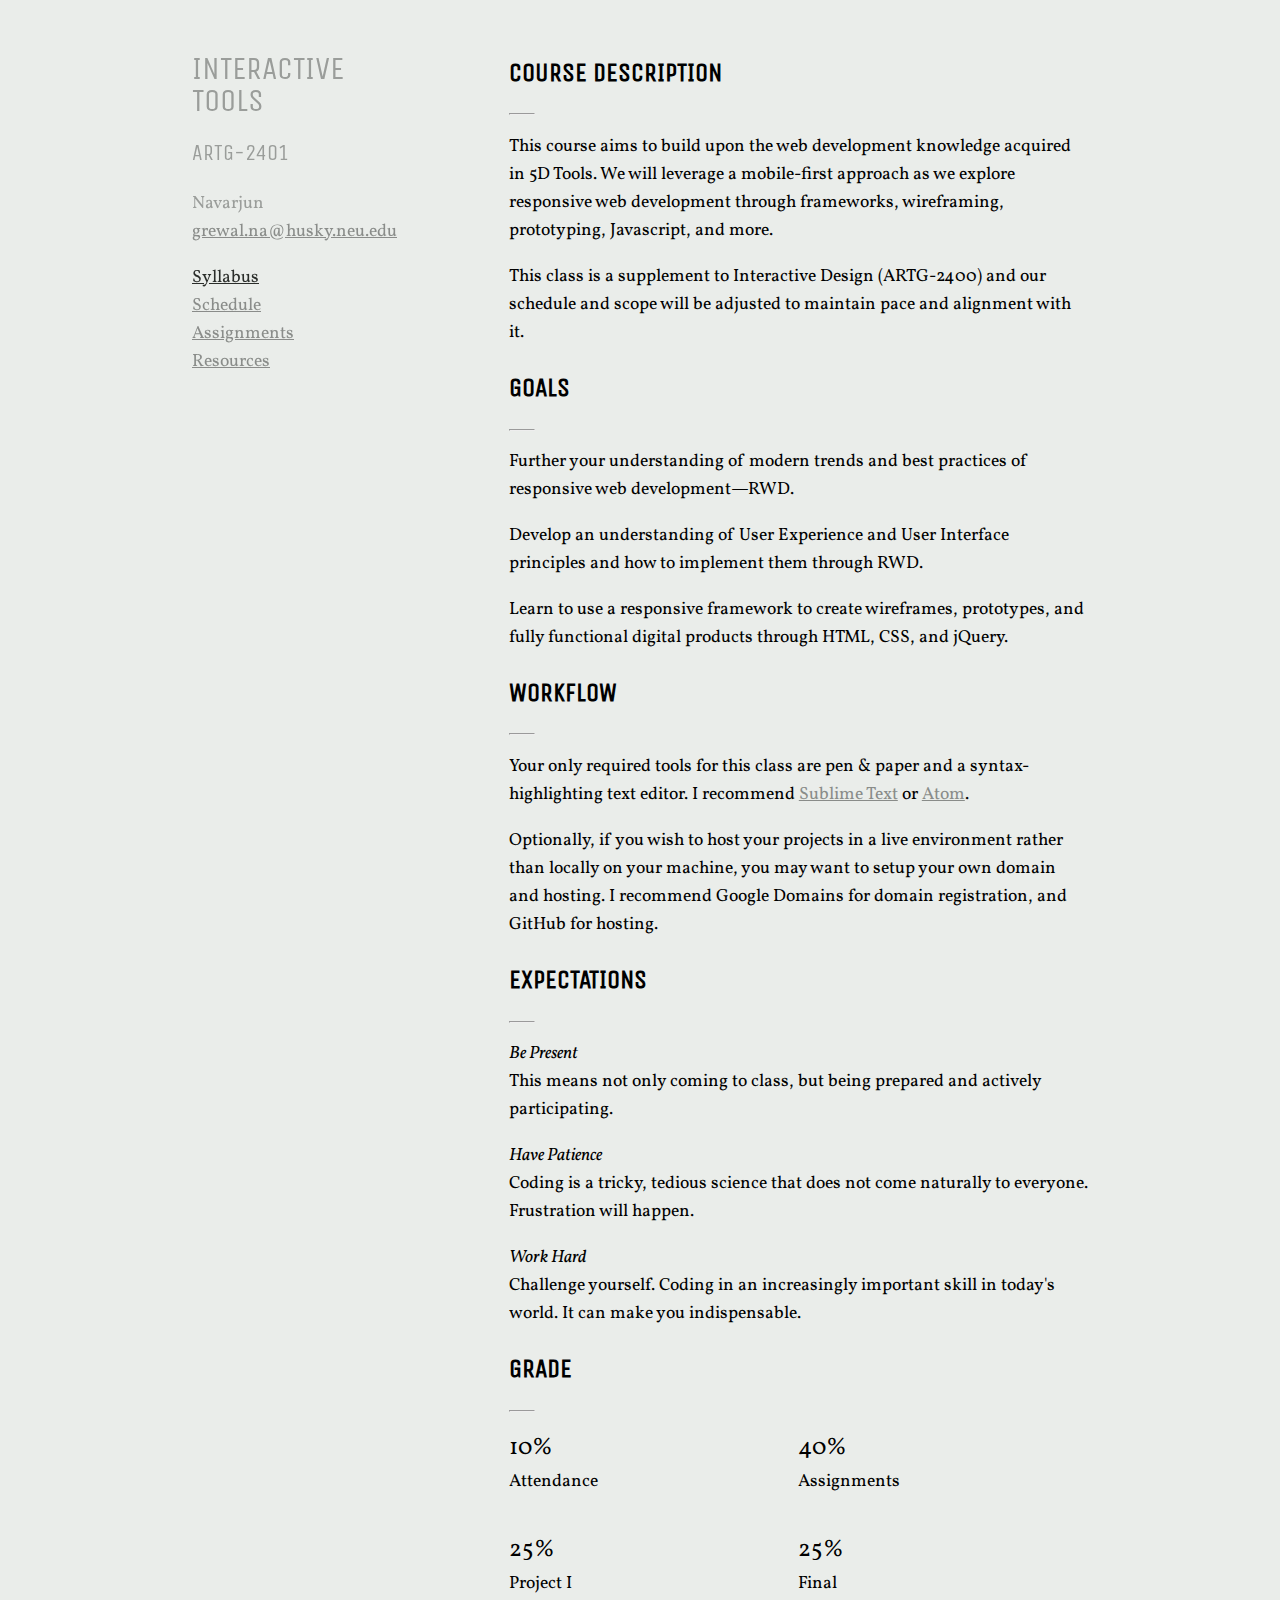
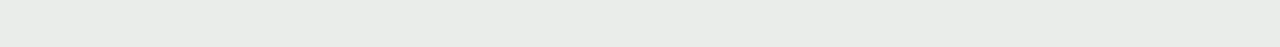
==== index.html @ 7277c7ef "Class Schedule Commit" ====
<!DOCTYPE html>
<html>

<head>
    <meta charset="utf-8">
    <meta name="viewport" content="width=device-width, initial-scale=1, shrink-to-fit=no">
    <meta http-equiv="x-ua-compatible" content="ie=edge">
    <title>Interactive Design Tools - ARTG-2401</title>
    <meta name="description" content="Adam Pelloso is a multidisciplinary designer and self-taught front-end developer living in Boston, MA. He is a Co-Founder of independent brand and digital duo Hedera and teacher at Northeastern University.">
    <meta name="author" content="Pellosophical">
    <link href="assets/base.css" rel="stylesheet">
    <link href="assets/style.css" rel="stylesheet">
    <link href="https://maxcdn.bootstrapcdn.com/font-awesome/4.6.3/css/font-awesome.min.css" rel="stylesheet">
    <link href="https://fonts.googleapis.com/css?family=Unica+One" rel="stylesheet">
    <link href="https://fonts.googleapis.com/css?family=Vollkorn" rel="stylesheet">
</head>

<body>
    <main>
        <article class="sidebar w-33-l fl vh-100-l pa4">
            <header class="fixed-l">
                <h1>Interactive<br>Tools</h1>
                <h2>ARTG-2401</h2>
                <p>Navarjun
                    <br>
                    <a href="mailto:grewal.na@husky.neu.edu">grewal.na@husky.neu.edu</a></p>
                <ul>
                    <li><a class="active" href="index.html">Syllabus</a></li>
                    <li><a href="schedule.html">Schedule</a></li>
                    <li><a href="assignments.html">Assignments</a></li>
                    <li><a href="resources.html">Resources</a></li>
            </header>
        </article>

        <article class="content w-67-ns fl pa4">

            <h3>Course Description</h3>
            <hr>
            <p>This course aims to build upon the web development knowledge acquired in 5D Tools. We will leverage a mobile-first approach as we explore responsive web development through frameworks, wireframing, prototyping, Javascript, and more.</p>
            <p>This class is a supplement to Interactive Design (ARTG-2400) and our schedule and scope will be adjusted to maintain pace and alignment with it.</p>

            <h3>Goals</h3>
            <hr>
            <p>Further your understanding of modern trends and best practices of responsive web development&mdash;RWD.</p>
            <p>Develop an understanding of User Experience and User Interface principles and how to implement them through RWD.</p>
            <p>Learn to use a responsive framework to create wireframes, prototypes, and fully functional digital products through HTML, CSS, and jQuery.</p>

            <h3>Workflow</h3>
            <hr>
            <p>Your only required tools for this class are pen &amp; paper and a syntax-highlighting text editor. I recommend <a href="http://www.sublimetext.com">Sublime Text</a> or <a href="https://atom.io">Atom</a>.</p>
            <p>Optionally, if you wish to host your projects in a live environment rather than locally on your machine, you may want to setup your own domain and hosting. I recommend Google Domains for domain registration, and GitHub for hosting.</p>

            <h3>Expectations</h3>
            <hr>
            <p><em>Be Present</em>
                <br>This means not only coming to class, but being prepared and actively participating.</p>
            <p><em>Have Patience</em>
                <br>Coding is a tricky, tedious science that does not come naturally to everyone. Frustration will happen.</p>
            <p><em>Work Hard</em>
                <br>Challenge yourself. Coding in an increasingly important skill in today's world. It can make you indispensable.</p>

            <h3>Grade</h3>
            <hr>
            <p class="w-50 fl"><span class="f3">10%</span>
                <br>Attendance</p>
            <p class="w-50 fl"><span class="f3">40%</span>
                <br>Assignments</p>
            <p class="w-50 fl"><span class="f3">25%</span>
                <br>Project I</p>
            <p class="w-50 fl"><span class="f3">25%</span>
                <br>Final</p>
        </article>
    </main>
</body>

</html>
---- assets/base.css ----
html {
    font-family: sans-serif;
    line-height: 1.15;
    -ms-text-size-adjust: 100%;
    -webkit-text-size-adjust: 100%
}

body {
    margin: 0
}

article,
aside,
details,
figcaption,
figure,
footer,
header,
main,
menu,
nav,
section,
summary {
    display: block
}

audio,
canvas,
progress,
video {
    display: inline-block
}

audio:not([controls]) {
    display: none;
    height: 0
}

progress {
    vertical-align: baseline
}

[hidden],
template {
    display: none
}

a {
    background-color: transparent;
    -webkit-text-decoration-skip: objects
}

a:active,
a:hover {
    outline-width: 0
}

abbr[title] {
    border-bottom: none;
    text-decoration: underline;
    text-decoration: underline dotted
}

b,
strong {
    font-weight: inherit;
    font-weight: bolder
}

dfn {
    font-style: italic
}

h1 {
    font-size: 2em;
    margin: .67em 0
}

mark {
    background-color: #ff0;
    color: #000
}

small {
    font-size: 80%
}

sub,
sup {
    font-size: 75%;
    line-height: 0;
    position: relative;
    vertical-align: baseline
}

sub {
    bottom: -.25em
}

sup {
    top: -.5em
}

img {
    border-style: none
}

svg:not(:root) {
    overflow: hidden
}

code,
kbd,
pre,
samp {
    font-family: monospace, monospace;
    font-size: 1em
}

figure {
    margin: 1em 40px
}

hr {
    box-sizing: content-box;
    height: 0;
    overflow: visible
}

button,
input,
optgroup,
select,
textarea {
    font: inherit;
    margin: 0
}

optgroup {
    font-weight: 700
}

button,
input {
    overflow: visible
}

button,
select {
    text-transform: none
}

[type=reset],
[type=submit],
button,
html [type=button] {
    -webkit-appearance: button
}

[type=button]::-moz-focus-inner,
[type=reset]::-moz-focus-inner,
[type=submit]::-moz-focus-inner,
button::-moz-focus-inner {
    border-style: none;
    padding: 0
}

[type=button]:-moz-focusring,
[type=reset]:-moz-focusring,
[type=submit]:-moz-focusring,
button:-moz-focusring {
    outline: 1px dotted ButtonText
}

fieldset {
    border: 1px solid silver;
    margin: 0 2px;
    padding: .35em .625em .75em
}

legend {
    box-sizing: border-box;
    color: inherit;
    display: table;
    max-width: 100%;
    padding: 0;
    white-space: normal
}

textarea {
    overflow: auto
}

[type=checkbox],
[type=radio] {
    box-sizing: border-box;
    padding: 0
}

[type=number]::-webkit-inner-spin-button,
[type=number]::-webkit-outer-spin-button {
    height: auto
}

[type=search] {
    -webkit-appearance: textfield;
    outline-offset: -2px
}

[type=search]::-webkit-search-cancel-button,
[type=search]::-webkit-search-decoration {
    -webkit-appearance: none
}

::-webkit-input-placeholder {
    color: inherit;
    opacity: .54
}

::-webkit-file-upload-button {
    -webkit-appearance: button;
    font: inherit
}

.border-box,
article,
body,
code,
dd,
div,
dl,
dt,
fieldset,
footer,
form,
header,
html,
input[type=email],
input[type=number],
input[type=password],
input[type=tel],
input[type=text],
input[type=url],
li,
main,
ol,
p,
pre,
section,
textarea,
ul {
    box-sizing: border-box
}

.cover {
    background-size: cover
}

.contain {
    background-size: contain
}

.ba {
    border-style: solid;
    border-width: 1px
}

.bt {
    border-top-style: solid;
    border-top-width: 1px
}

.br {
    border-right-style: solid;
    border-right-width: 1px
}

.bb {
    border-bottom-style: solid;
    border-bottom-width: 1px
}

.bl {
    border-left-style: solid;
    border-left-width: 1px
}

.bn {
    border-style: none;
    border-width: 0
}

.b--black {
    border-color: #000
}

.b--near-black {
    border-color: #111
}

.b--dark-gray {
    border-color: #333
}

.b--mid-gray {
    border-color: #555
}

.b--gray {
    border-color: #777
}

.b--silver {
    border-color: #999
}

.b--light-silver {
    border-color: #aaa
}

.b--light-gray {
    border-color: #eee
}

.b--near-white {
    border-color: #f4f4f4
}

.b--white {
    border-color: #fff
}

.b--white-90 {
    border-color: hsla(0, 0%, 100%, .9)
}

.b--white-80 {
    border-color: hsla(0, 0%, 100%, .8)
}

.b--white-70 {
    border-color: hsla(0, 0%, 100%, .7)
}

.b--white-60 {
    border-color: hsla(0, 0%, 100%, .6)
}

.b--white-50 {
    border-color: hsla(0, 0%, 100%, .5)
}

.b--white-40 {
    border-color: hsla(0, 0%, 100%, .4)
}

.b--white-30 {
    border-color: hsla(0, 0%, 100%, .3)
}

.b--white-20 {
    border-color: hsla(0, 0%, 100%, .2)
}

.b--white-10 {
    border-color: hsla(0, 0%, 100%, .1)
}

.b--white-05 {
    border-color: hsla(0, 0%, 100%, .05)
}

.b--white-025 {
    border-color: hsla(0, 0%, 100%, .025)
}

.b--white-0125 {
    border-color: hsla(0, 0%, 100%, .0125)
}

.b--black-90 {
    border-color: rgba(0, 0, 0, .9)
}

.b--black-80 {
    border-color: rgba(0, 0, 0, .8)
}

.b--black-70 {
    border-color: rgba(0, 0, 0, .7)
}

.b--black-60 {
    border-color: rgba(0, 0, 0, .6)
}

.b--black-50 {
    border-color: rgba(0, 0, 0, .5)
}

.b--black-40 {
    border-color: rgba(0, 0, 0, .4)
}

.b--black-30 {
    border-color: rgba(0, 0, 0, .3)
}

.b--black-20 {
    border-color: rgba(0, 0, 0, .2)
}

.b--black-10 {
    border-color: rgba(0, 0, 0, .1)
}

.b--black-05 {
    border-color: rgba(0, 0, 0, .05)
}

.b--black-025 {
    border-color: rgba(0, 0, 0, .025)
}

.b--black-0125 {
    border-color: rgba(0, 0, 0, .0125)
}

.b--dark-red {
    border-color: #f00008
}

.b--red {
    border-color: #ff3223
}

.b--orange {
    border-color: #f3a801
}

.b--gold {
    border-color: #f2c800
}

.b--yellow {
    border-color: #ffde37
}

.b--purple {
    border-color: #7d5da9
}

.b--light-purple {
    border-color: #8d4f92
}

.b--hot-pink {
    border-color: #d62288
}

.b--dark-pink {
    border-color: #c64774
}

.b--pink {
    border-color: #f49cc8
}

.b--dark-green {
    border-color: #006c71
}

.b--green {
    border-color: #41d69f
}

.b--navy {
    border-color: #001b44
}

.b--dark-blue {
    border-color: #00449e
}

.b--blue {
    border-color: #357edd
}

.b--light-blue {
    border-color: #96ccff
}

.b--lightest-blue {
    border-color: #cdecff
}

.b--washed-blue {
    border-color: #f6fffe
}

.b--washed-green {
    border-color: #e8fdf5
}

.b--washed-yellow {
    border-color: #fff8d5
}

.b--light-pink {
    border-color: #efa4b8
}

.b--light-yellow {
    border-color: #f3dd70
}

.b--light-red {
    border-color: #ffd3c0
}

.b--transparent {
    border-color: transparent
}

.br0 {
    border-radius: 0
}

.br1 {
    border-radius: .125rem
}

.br2 {
    border-radius: .25rem
}

.br3 {
    border-radius: .5rem
}

.br4 {
    border-radius: 1rem
}

.br-100 {
    border-radius: 100%
}

.br--bottom {
    border-top-left-radius: 0;
    border-top-right-radius: 0
}

.br--top {
    border-bottom-right-radius: 0
}

.br--right,
.br--top {
    border-bottom-left-radius: 0
}

.br--right {
    border-top-left-radius: 0
}

.br--left {
    border-top-right-radius: 0;
    border-bottom-right-radius: 0
}

.b--dotted {
    border-style: dotted
}

.b--dashed {
    border-style: dashed
}

.b--solid {
    border-style: solid
}

.b--none {
    border-style: none
}

.bw0 {
    border-width: 0
}

.bw1 {
    border-width: .125rem
}

.bw2 {
    border-width: .25rem
}

.bw3 {
    border-width: .5rem
}

.bw4 {
    border-width: 1rem
}

.bw5 {
    border-width: 2rem
}

.bt-0 {
    border-top-width: 0
}

.br-0 {
    border-right-width: 0
}

.bb-0 {
    border-bottom-width: 0
}

.bl-0 {
    border-left-width: 0
}

.shadow-1 {
    box-shadow: 0 0 4px 2px rgba(0, 0, 0, .2)
}

.shadow-2 {
    box-shadow: 0 0 8px 2px rgba(0, 0, 0, .2)
}

.shadow-3 {
    box-shadow: 2px 2px 4px 2px rgba(0, 0, 0, .2)
}

.shadow-4 {
    box-shadow: 2px 2px 8px 0 rgba(0, 0, 0, .2)
}

.shadow-5 {
    box-shadow: 4px 4px 8px 0 rgba(0, 0, 0, .2)
}

.pre {
    overflow-x: auto;
    overflow-y: hidden;
    overflow: scroll
}

.top-0 {
    top: 0
}

.right-0 {
    right: 0
}

.bottom-0 {
    bottom: 0
}

.left-0 {
    left: 0
}

.top-1 {
    top: 1rem
}

.right-1 {
    right: 1rem
}

.bottom-1 {
    bottom: 1rem
}

.left-1 {
    left: 1rem
}

.top-2 {
    top: 2rem
}

.right-2 {
    right: 2rem
}

.bottom-2 {
    bottom: 2rem
}

.left-2 {
    left: 2rem
}

.top--1 {
    top: -1rem
}

.right--1 {
    right: -1rem
}

.bottom--1 {
    bottom: -1rem
}

.left--1 {
    left: -1rem
}

.top--2 {
    top: -2rem
}

.right--2 {
    right: -2rem
}

.bottom--2 {
    bottom: -2rem
}

.left--2 {
    left: -2rem
}

.absolute--fill {
    top: 0;
    right: 0;
    bottom: 0;
    left: 0
}

.cf:after,
.cf:before {
    content: " ";
    display: table
}

.cf:after {
    clear: both
}

.cf {
    *zoom: 1
}

.cl {
    clear: left
}

.cr {
    clear: right
}

.cb {
    clear: both
}

.cn {
    clear: none
}

.dn {
    display: none
}

.di {
    display: inline
}

.db {
    display: block
}

.dib {
    display: inline-block
}

.dit {
    display: inline-table
}

.dt {
    display: table
}

.dtc {
    display: table-cell
}

.dt-row {
    display: table-row
}

.dt-row-group {
    display: table-row-group
}

.dt-column {
    display: table-column
}

.dt-column-group {
    display: table-column-group
}

.dt--fixed {
    table-layout: fixed;
    width: 100%
}

.flex {
    display: -webkit-box;
    display: -ms-flexbox;
    display: flex
}

.inline-flex {
    display: -webkit-inline-box;
    display: -ms-inline-flexbox;
    display: inline-flex
}

.flex-auto {
    -webkit-box-flex: 1;
    -ms-flex: 1 1 auto;
    flex: 1 1 auto;
    min-width: 0;
    min-height: 0
}

.flex-none {
    -webkit-box-flex: 0;
    -ms-flex: none;
    flex: none
}

.flex-column {
    -webkit-box-orient: vertical;
    -ms-flex-direction: column;
    flex-direction: column
}

.flex-column,
.flex-row {
    -webkit-box-direction: normal
}

.flex-row {
    -webkit-box-orient: horizontal;
    -ms-flex-direction: row;
    flex-direction: row
}

.flex-wrap {
    -ms-flex-wrap: wrap;
    flex-wrap: wrap
}

.items-start {
    -webkit-box-align: start;
    -ms-flex-align: start;
    -ms-grid-row-align: flex-start;
    align-items: flex-start
}

.items-end {
    -webkit-box-align: end;
    -ms-flex-align: end;
    -ms-grid-row-align: flex-end;
    align-items: flex-end
}

.items-center {
    -webkit-box-align: center;
    -ms-flex-align: center;
    -ms-grid-row-align: center;
    align-items: center
}

.items-baseline {
    -webkit-box-align: baseline;
    -ms-flex-align: baseline;
    -ms-grid-row-align: baseline;
    align-items: baseline
}

.items-stretch {
    -webkit-box-align: stretch;
    -ms-flex-align: stretch;
    -ms-grid-row-align: stretch;
    align-items: stretch
}

.self-start {
    -ms-flex-item-align: start;
    align-self: flex-start
}

.self-end {
    -ms-flex-item-align: end;
    align-self: flex-end
}

.self-center {
    -ms-flex-item-align: center;
    align-self: center
}

.self-baseline {
    -ms-flex-item-align: baseline;
    align-self: baseline
}

.self-stretch {
    -ms-flex-item-align: stretch;
    align-self: stretch
}

.justify-start {
    -webkit-box-pack: start;
    -ms-flex-pack: start;
    justify-content: flex-start
}

.justify-end {
    -webkit-box-pack: end;
    -ms-flex-pack: end;
    justify-content: flex-end
}

.justify-center {
    -webkit-box-pack: center;
    -ms-flex-pack: center;
    justify-content: center
}

.justify-between {
    -webkit-box-pack: justify;
    -ms-flex-pack: justify;
    justify-content: space-between
}

.justify-around {
    -ms-flex-pack: distribute;
    justify-content: space-around
}

.content-start {
    -ms-flex-line-pack: start;
    align-content: flex-start
}

.content-end {
    -ms-flex-line-pack: end;
    align-content: flex-end
}

.content-center {
    -ms-flex-line-pack: center;
    align-content: center
}

.content-between {
    -ms-flex-line-pack: justify;
    align-content: space-between
}

.content-around {
    -ms-flex-line-pack: distribute;
    align-content: space-around
}

.content-stretch {
    -ms-flex-line-pack: stretch;
    align-content: stretch
}

.order-0 {
    -webkit-box-ordinal-group: 1;
    -ms-flex-order: 0;
    order: 0
}

.order-1 {
    -webkit-box-ordinal-group: 2;
    -ms-flex-order: 1;
    order: 1
}

.order-2 {
    -webkit-box-ordinal-group: 3;
    -ms-flex-order: 2;
    order: 2
}

.order-3 {
    -webkit-box-ordinal-group: 4;
    -ms-flex-order: 3;
    order: 3
}

.order-4 {
    -webkit-box-ordinal-group: 5;
    -ms-flex-order: 4;
    order: 4
}

.order-5 {
    -webkit-box-ordinal-group: 6;
    -ms-flex-order: 5;
    order: 5
}

.order-6 {
    -webkit-box-ordinal-group: 7;
    -ms-flex-order: 6;
    order: 6
}

.order-7 {
    -webkit-box-ordinal-group: 8;
    -ms-flex-order: 7;
    order: 7
}

.order-8 {
    -webkit-box-ordinal-group: 9;
    -ms-flex-order: 8;
    order: 8
}

.order-last {
    -webkit-box-ordinal-group: 100000;
    -ms-flex-order: 99999;
    order: 99999
}

.fl {
    float: left
}

.fl,
.fr {
    _display: inline
}

.fr {
    float: right
}

.fn {
    float: none
}

.sans-serif {
    font-family: -apple-system, BlinkMacSystemFont, avenir next, avenir, helvetica, helvetica neue, ubuntu, roboto, noto, segoe ui, arial, sans-serif
}

.serif {
    font-family: georgia, times, serif
}

.system-sans-serif {
    font-family: sans-serif
}

.system-serif {
    font-family: serif
}

.code,
code {
    font-family: Consolas, monaco, monospace
}

.courier {
    font-family: Courier Next, courier, monospace
}

.helvetica {
    font-family: helvetica neue, helvetica, sans-serif
}

.avenir {
    font-family: avenir next, avenir, sans-serif
}

.georgia {
    font-family: georgia, serif
}

.times {
    font-family: times, serif
}

.bodoni {
    font-family: Bodoni MT, serif
}

.calisto {
    font-family: Calisto MT, serif
}

.garamond {
    font-family: garamond, serif
}

.baskerville {
    font-family: baskerville, serif
}

.i {
    font-style: italic
}

.fs-normal {
    font-style: normal
}

.normal {
    font-weight: 400
}

.b {
    font-weight: 700
}

.fw1 {
    font-weight: 100
}

.fw2 {
    font-weight: 200
}

.fw3 {
    font-weight: 300
}

.fw4 {
    font-weight: 400
}

.fw5 {
    font-weight: 500
}

.fw6 {
    font-weight: 600
}

.fw7 {
    font-weight: 700
}

.fw8 {
    font-weight: 800
}

.fw9 {
    font-weight: 900
}

.input-reset {
    -webkit-appearance: none;
    -moz-appearance: none
}

.h1 {
    height: 1rem
}

.h2 {
    height: 2rem
}

.h3 {
    height: 4rem
}

.h4 {
    height: 8rem
}

.h5 {
    height: 16rem
}

.h-25 {
    height: 25%
}

.h-50 {
    height: 50%
}

.h-75 {
    height: 75%
}

.h-100 {
    height: 100%
}

.vh-100 {
    height: 100vh;
}

.h-auto {
    height: auto
}

.h-inherit {
    height: inherit
}

.tracked {
    letter-spacing: .1em
}

.tracked-tight {
    letter-spacing: -.05em
}

.tracked-mega {
    letter-spacing: .25em
}

.lh-solid {
    line-height: 1
}

.lh-title {
    line-height: 1.3
}

.lh-copy {
    line-height: 1.6
}

.link {
    text-decoration: none
}

.link,
.link:active,
.link:focus,
.link:hover,
.link:link,
.link:visited {
    -webkit-transition: color .15s ease-in;
    transition: color .15s ease-in
}

.list {
    list-style-type: none
}

.mw-100 {
    max-width: 100%
}

.mw1 {
    max-width: 1rem
}

.mw2 {
    max-width: 2rem
}

.mw3 {
    max-width: 4rem
}

.mw4 {
    max-width: 8rem
}

.mw5 {
    max-width: 16rem
}

.mw6 {
    max-width: 32rem
}

.mw7 {
    max-width: 48rem
}

.mw8 {
    max-width: 64rem
}

.mw9 {
    max-width: 96rem
}

.mw-none {
    max-width: none
}

.w1 {
    width: 1rem
}

.w2 {
    width: 2rem
}

.w3 {
    width: 4rem
}

.w4 {
    width: 8rem
}

.w5 {
    width: 16rem
}

.w-10 {
    width: 10%
}

.w-20 {
    width: 20%
}

.w-25 {
    width: 25%
}

.w-33 {
    width: 33%
}

.w-34 {
    width: 34%
}

.w-40 {
    width: 40%
}

.w-50 {
    width: 50%
}

.w-60 {
    width: 60%
}
.w-67 {
    width: 67%;
}

.w-75 {
    width: 75%
}

.w-80 {
    width: 80%
}

.w-100 {
    width: 100%
}

.w-auto {
    width: auto
}

.overflow-visible {
    overflow: visible
}

.overflow-hidden {
    overflow: hidden
}

.overflow-scroll {
    overflow: scroll
}

.overflow-auto {
    overflow: auto
}

.overflow-x-visible {
    overflow-x: visible
}

.overflow-x-hidden {
    overflow-x: hidden
}

.overflow-x-scroll {
    overflow-x: scroll
}

.overflow-x-auto {
    overflow-x: auto
}

.overflow-y-visible {
    overflow-y: visible
}

.overflow-y-hidden {
    overflow-y: hidden
}

.overflow-y-scroll {
    overflow-y: scroll
}

.overflow-y-auto {
    overflow-y: auto
}

.static {
    position: static
}

.relative {
    position: relative
}

.absolute {
    position: absolute
}

.fixed {
    position: fixed
}

.o-100 {
    opacity: 1
}

.o-90 {
    opacity: .9
}

.o-80 {
    opacity: .8
}

.o-70 {
    opacity: .7
}

.o-60 {
    opacity: .6
}

.o-50 {
    opacity: .5
}

.o-40 {
    opacity: .4
}

.o-30 {
    opacity: .3
}

.o-20 {
    opacity: .2
}

.o-10 {
    opacity: .1
}

.o-05 {
    opacity: .05
}

.o-025 {
    opacity: .025
}

.o-0 {
    opacity: 0
}

.black-90 {
    color: rgba(0, 0, 0, .9)
}

.black-80 {
    color: rgba(0, 0, 0, .8)
}

.black-70 {
    color: rgba(0, 0, 0, .7)
}

.black-60 {
    color: rgba(0, 0, 0, .6)
}

.black-50 {
    color: rgba(0, 0, 0, .5)
}

.black-40 {
    color: rgba(0, 0, 0, .4)
}

.black-30 {
    color: rgba(0, 0, 0, .3)
}

.black-20 {
    color: rgba(0, 0, 0, .2)
}

.black-10 {
    color: rgba(0, 0, 0, .1)
}

.black-05 {
    color: rgba(0, 0, 0, .05)
}

.white-90 {
    color: hsla(0, 0%, 100%, .9)
}

.white-80 {
    color: hsla(0, 0%, 100%, .8)
}

.white-70 {
    color: hsla(0, 0%, 100%, .7)
}

.white-60 {
    color: hsla(0, 0%, 100%, .6)
}

.white-50 {
    color: hsla(0, 0%, 100%, .5)
}

.white-40 {
    color: hsla(0, 0%, 100%, .4)
}

.white-30 {
    color: hsla(0, 0%, 100%, .3)
}

.white-20 {
    color: hsla(0, 0%, 100%, .2)
}

.white-10 {
    color: hsla(0, 0%, 100%, .1)
}

.black {
    color: #000
}

.near-black {
    color: #111
}

.dark-gray {
    color: #333
}

.mid-gray {
    color: #555
}

.gray {
    color: #777
}

.silver {
    color: #999
}

.light-silver {
    color: #aaa
}

.moon-gray {
    color: #ccc
}

.light-gray {
    color: #eee
}

.near-white {
    color: #f4f4f4
}

.white {
    color: #fff
}

.dark-red {
    color: #f00008
}

.red {
    color: #ff3223
}

.orange {
    color: #f3a801
}

.gold {
    color: #f2c800
}

.yellow {
    color: #ffde37
}

.purple {
    color: #7d5da9
}

.light-purple {
    color: #8d4f92
}

.hot-pink {
    color: #d62288
}

.dark-pink {
    color: #c64774
}

.pink {
    color: #f49cc8
}

.dark-green {
    color: #006c71
}

.green {
    color: #41d69f
}

.navy {
    color: #001b44
}

.dark-blue {
    color: #00449e
}

.blue {
    color: #357edd
}

.light-blue {
    color: #96ccff
}

.lightest-blue {
    color: #cdecff
}

.washed-blue {
    color: #f6fffe
}

.washed-green {
    color: #e8fdf5
}

.washed-yellow {
    color: #fff8d5
}

.light-pink {
    color: #efa4b8
}

.light-yellow {
    color: #f3dd70
}

.light-red {
    color: #ffd3c0
}

.bg-black-90 {
    background-color: rgba(0, 0, 0, .9)
}

.bg-black-80 {
    background-color: rgba(0, 0, 0, .8)
}

.bg-black-70 {
    background-color: rgba(0, 0, 0, .7)
}

.bg-black-60 {
    background-color: rgba(0, 0, 0, .6)
}

.bg-black-50 {
    background-color: rgba(0, 0, 0, .5)
}

.bg-black-40 {
    background-color: rgba(0, 0, 0, .4)
}

.bg-black-30 {
    background-color: rgba(0, 0, 0, .3)
}

.bg-black-20 {
    background-color: rgba(0, 0, 0, .2)
}

.bg-black-10 {
    background-color: rgba(0, 0, 0, .1)
}

.bg-black-05 {
    background-color: rgba(0, 0, 0, .05)
}

.bg-white-90 {
    background-color: hsla(0, 0%, 100%, .9)
}

.bg-white-80 {
    background-color: hsla(0, 0%, 100%, .8)
}

.bg-white-70 {
    background-color: hsla(0, 0%, 100%, .7)
}

.bg-white-60 {
    background-color: hsla(0, 0%, 100%, .6)
}

.bg-white-50 {
    background-color: hsla(0, 0%, 100%, .5)
}

.bg-white-40 {
    background-color: hsla(0, 0%, 100%, .4)
}

.bg-white-30 {
    background-color: hsla(0, 0%, 100%, .3)
}

.bg-white-20 {
    background-color: hsla(0, 0%, 100%, .2)
}

.bg-white-10 {
    background-color: hsla(0, 0%, 100%, .1)
}

.bg-black {
    background-color: #000
}

.bg-near-black {
    background-color: #111
}

.bg-dark-gray {
    background-color: #333
}

.bg-mid-gray {
    background-color: #555
}

.bg-gray {
    background-color: #777
}

.bg-silver {
    background-color: #999
}

.bg-light-silver {
    background-color: #aaa
}

.bg-moon-gray {
    background-color: #ccc
}

.bg-light-gray {
    background-color: #eee
}

.bg-near-white {
    background-color: #f4f4f4
}

.bg-white {
    background-color: #fff
}

.bg-transparent {
    background-color: transparent
}

.bg-dark-red {
    background-color: #f00008
}

.bg-red {
    background-color: #ff3223
}

.bg-orange {
    background-color: #f3a801
}

.bg-gold {
    background-color: #f2c800
}

.bg-yellow {
    background-color: #ffde37
}

.bg-purple {
    background-color: #7d5da9
}

.bg-light-purple {
    background-color: #8d4f92
}

.bg-hot-pink {
    background-color: #d62288
}

.bg-dark-pink {
    background-color: #c64774
}

.bg-pink {
    background-color: #f49cc8
}

.bg-dark-green {
    background-color: #006c71
}

.bg-green {
    background-color: #41d69f
}

.bg-navy {
    background-color: #001b44
}

.bg-dark-blue {
    background-color: #00449e
}

.bg-blue {
    background-color: #357edd
}

.bg-light-blue {
    background-color: #96ccff
}

.bg-lightest-blue {
    background-color: #cdecff
}

.bg-washed-blue {
    background-color: #f6fffe
}

.bg-washed-green {
    background-color: #e8fdf5
}

.bg-washed-yellow {
    background-color: #fff8d5
}

.bg-light-pink {
    background-color: #efa4b8
}

.bg-light-yellow {
    background-color: #f3dd70
}

.bg-light-red {
    background-color: #ffd3c0
}

.hover-black:hover {
    color: #000
}

.hover-near-black:hover {
    color: #111
}

.hover-dark-gray:hover {
    color: #333
}

.hover-mid-gray:hover {
    color: #555
}

.hover-gray:hover {
    color: #777
}

.hover-silver:hover {
    color: #999
}

.hover-light-silver:hover {
    color: #aaa
}

.hover-moon-gray:hover {
    color: #ccc
}

.hover-light-gray:hover {
    color: #eee
}

.hover-near-white:hover {
    color: #f4f4f4
}

.hover-white:hover {
    color: #fff
}

.hover-bg-black:hover {
    background-color: #000
}

.hover-bg-near-black:hover {
    background-color: #111
}

.hover-bg-dark-gray:hover {
    background-color: #333
}

.hover-bg-mid-gray:hover {
    background-color: #555
}

.hover-bg-gray:hover {
    background-color: #777
}

.hover-bg-silver:hover {
    background-color: #999
}

.hover-bg-light-silver:hover {
    background-color: #aaa
}

.hover-bg-moon-gray:hover {
    background-color: #ccc
}

.hover-bg-light-gray:hover {
    background-color: #eee
}

.hover-bg-near-white:hover {
    background-color: #f4f4f4
}

.hover-bg-white:hover {
    background-color: #fff
}

.hover-bg-transparent:hover {
    background-color: transparent
}

.hover-bg-dark-red:hover {
    background-color: #f00008
}

.hover-bg-red:hover {
    background-color: #ff3223
}

.hover-bg-orange:hover {
    background-color: #f3a801
}

.hover-bg-gold:hover {
    background-color: #f2c800
}

.hover-bg-yellow:hover {
    background-color: #ffde37
}

.hover-bg-purple:hover {
    background-color: #7d5da9
}

.hover-bg-light-purple:hover {
    background-color: #8d4f92
}

.hover-bg-hot-pink:hover {
    background-color: #d62288
}

.hover-bg-dark-pink:hover {
    background-color: #c64774
}

.hover-bg-pink:hover {
    background-color: #f49cc8
}

.hover-bg-dark-green:hover {
    background-color: #006c71
}

.hover-bg-green:hover {
    background-color: #41d69f
}

.hover-bg-navy:hover {
    background-color: #001b44
}

.hover-bg-dark-blue:hover {
    background-color: #00449e
}

.hover-bg-blue:hover {
    background-color: #357edd
}

.hover-bg-light-blue:hover {
    background-color: #96ccff
}

.hover-bg-lightest-blue:hover {
    background-color: #cdecff
}

.hover-bg-washed-blue:hover {
    background-color: #f6fffe
}

.hover-bg-washed-green:hover {
    background-color: #e8fdf5
}

.hover-bg-washed-yellow:hover {
    background-color: #fff8d5
}

.hover-bg-light-pink:hover {
    background-color: #efa4b8
}

.hover-bg-light-yellow:hover {
    background-color: #f3dd70
}

.hover-bg-light-red:hover {
    background-color: #ffd3c0
}

.pa0 {
    padding: 0
}

.pa1 {
    padding: .25rem
}

.pa2 {
    padding: .5rem
}

.pa3 {
    padding: 1rem
}

.pa4 {
    padding: 2rem
}

.pa5 {
    padding: 4rem
}

.pa6 {
    padding: 8rem
}

.pa7 {
    padding: 16rem
}

.pl0 {
    padding-left: 0
}

.pl1 {
    padding-left: .25rem
}

.pl2 {
    padding-left: .5rem
}

.pl3 {
    padding-left: 1rem
}

.pl4 {
    padding-left: 2rem
}

.pl5 {
    padding-left: 4rem
}

.pl6 {
    padding-left: 8rem
}

.pl7 {
    padding-left: 16rem
}

.pr0 {
    padding-right: 0
}

.pr1 {
    padding-right: .25rem
}

.pr2 {
    padding-right: .5rem
}

.pr3 {
    padding-right: 1rem
}

.pr4 {
    padding-right: 2rem
}

.pr5 {
    padding-right: 4rem
}

.pr6 {
    padding-right: 8rem
}

.pr7 {
    padding-right: 16rem
}

.pb0 {
    padding-bottom: 0
}

.pb1 {
    padding-bottom: .25rem
}

.pb2 {
    padding-bottom: .5rem
}

.pb3 {
    padding-bottom: 1rem
}

.pb4 {
    padding-bottom: 2rem
}

.pb5 {
    padding-bottom: 4rem
}

.pb6 {
    padding-bottom: 8rem
}

.pb7 {
    padding-bottom: 16rem
}

.pt0 {
    padding-top: 0
}

.pt1 {
    padding-top: .25rem
}

.pt2 {
    padding-top: .5rem
}

.pt3 {
    padding-top: 1rem
}

.pt4 {
    padding-top: 2rem
}

.pt5 {
    padding-top: 4rem
}

.pt6 {
    padding-top: 8rem
}

.pt7 {
    padding-top: 16rem
}

.pv0 {
    padding-top: 0;
    padding-bottom: 0
}

.pv1 {
    padding-top: .25rem;
    padding-bottom: .25rem
}

.pv2 {
    padding-top: .5rem;
    padding-bottom: .5rem
}

.pv3 {
    padding-top: 1rem;
    padding-bottom: 1rem
}

.pv4 {
    padding-top: 2rem;
    padding-bottom: 2rem
}

.pv5 {
    padding-top: 4rem;
    padding-bottom: 4rem
}

.pv6 {
    padding-top: 8rem;
    padding-bottom: 8rem
}

.pv7 {
    padding-top: 16rem;
    padding-bottom: 16rem
}

.ph0 {
    padding-left: 0;
    padding-right: 0
}

.ph1 {
    padding-left: .25rem;
    padding-right: .25rem
}

.ph2 {
    padding-left: .5rem;
    padding-right: .5rem
}

.ph3 {
    padding-left: 1rem;
    padding-right: 1rem
}

.ph4 {
    padding-left: 2rem;
    padding-right: 2rem
}

.ph5 {
    padding-left: 4rem;
    padding-right: 4rem
}

.ph6 {
    padding-left: 8rem;
    padding-right: 8rem
}

.ph7 {
    padding-left: 16rem;
    padding-right: 16rem
}

.ma0 {
    margin: 0
}

.ma1 {
    margin: .25rem
}

.ma2 {
    margin: .5rem
}

.ma3 {
    margin: 1rem
}

.ma4 {
    margin: 2rem
}

.ma5 {
    margin: 4rem
}

.ma6 {
    margin: 8rem
}

.ma7 {
    margin: 16rem
}

.ml0 {
    margin-left: 0
}

.ml1 {
    margin-left: .25rem
}

.ml2 {
    margin-left: .5rem
}

.ml3 {
    margin-left: 1rem
}

.ml4 {
    margin-left: 2rem
}

.ml5 {
    margin-left: 4rem
}

.ml6 {
    margin-left: 8rem
}

.ml7 {
    margin-left: 16rem
}

.mr0 {
    margin-right: 0
}

.mr1 {
    margin-right: .25rem
}

.mr2 {
    margin-right: .5rem
}

.mr3 {
    margin-right: 1rem
}

.mr4 {
    margin-right: 2rem
}

.mr5 {
    margin-right: 4rem
}

.mr6 {
    margin-right: 8rem
}

.mr7 {
    margin-right: 16rem
}

.mb0 {
    margin-bottom: 0
}

.mb1 {
    margin-bottom: .25rem
}

.mb2 {
    margin-bottom: .5rem
}

.mb3 {
    margin-bottom: 1rem
}

.mb4 {
    margin-bottom: 2rem
}

.mb5 {
    margin-bottom: 4rem
}

.mb6 {
    margin-bottom: 8rem
}

.mb7 {
    margin-bottom: 16rem
}

.mt0 {
    margin-top: 0
}

.mt1 {
    margin-top: .25rem
}

.mt2 {
    margin-top: .5rem
}

.mt3 {
    margin-top: 1rem
}

.mt4 {
    margin-top: 2rem
}

.mt5 {
    margin-top: 4rem
}

.mt6 {
    margin-top: 8rem
}

.mt7 {
    margin-top: 16rem
}

.mv0 {
    margin-top: 0;
    margin-bottom: 0
}

.mv1 {
    margin-top: .25rem;
    margin-bottom: .25rem
}

.mv2 {
    margin-top: .5rem;
    margin-bottom: .5rem
}

.mv3 {
    margin-top: 1rem;
    margin-bottom: 1rem
}

.mv4 {
    margin-top: 2rem;
    margin-bottom: 2rem
}

.mv5 {
    margin-top: 4rem;
    margin-bottom: 4rem
}

.mv6 {
    margin-top: 8rem;
    margin-bottom: 8rem
}

.mv7 {
    margin-top: 16rem;
    margin-bottom: 16rem
}

.mh0 {
    margin-left: 0;
    margin-right: 0
}

.mh1 {
    margin-left: .25rem;
    margin-right: .25rem
}

.mh2 {
    margin-left: .5rem;
    margin-right: .5rem
}

.mh3 {
    margin-left: 1rem;
    margin-right: 1rem
}

.mh4 {
    margin-left: 2rem;
    margin-right: 2rem
}

.mh5 {
    margin-left: 4rem;
    margin-right: 4rem
}

.mh6 {
    margin-left: 8rem;
    margin-right: 8rem
}

.mh7 {
    margin-left: 16rem;
    margin-right: 16rem
}

.collapse {
    border-collapse: collapse;
    border-spacing: 0
}

.striped--moon-gray:nth-child(odd) {
    background-color: #aaa;
    background-color: #ccc
}

.striped--light-gray:nth-child(odd) {
    background-color: #eee
}

.striped--near-white:nth-child(odd) {
    background-color: #f4f4f4
}

.strike {
    text-decoration: line-through
}

.underline {
    text-decoration: underline
}

.no-underline {
    text-decoration: none
}

.tl {
    text-align: left
}

.tr {
    text-align: right
}

.tc {
    text-align: center
}

.ttc {
    text-transform: capitalize
}

.ttl {
    text-transform: lowercase
}

.ttu {
    text-transform: uppercase
}

.ttn {
    text-transform: none
}

.f-6,
.f-headline {
    font-size: 6rem
}

.f-5,
.f-subheadline {
    font-size: 5rem
}

.f1 {
    font-size: 3rem
}

.f2 {
    font-size: 2.25rem
}

.f3 {
    font-size: 1.5rem
}

.f4 {
    font-size: 1.25rem
}

.f5 {
    font-size: 1rem
}

.f6 {
    font-size: .875rem
}

.measure {
    max-width: 30em
}

.measure-wide {
    max-width: 34em
}

.measure-narrow {
    max-width: 20em
}

.indent {
    text-indent: 1em;
    margin-top: 0;
    margin-bottom: 0
}

.small-caps {
    font-variant: small-caps
}

.truncate {
    white-space: nowrap;
    overflow: hidden;
    text-overflow: ellipsis
}

.aspect-ratio {
    height: 0;
    position: relative
}

.aspect-ratio--16x9 {
    padding-bottom: 56.25%
}

.aspect-ratio--4x3 {
    padding-bottom: 75%
}

.aspect-ratio--8x5 {
    padding-bottom: 62.5%
}

.aspect-ratio--object {
    position: absolute;
    top: 0;
    right: 0;
    bottom: 0;
    left: 0;
    width: 100%;
    height: 100%;
    z-index: 1
}

.overflow-container {
    overflow-y: scroll
}

.center {
    margin-right: auto;
    margin-left: auto
}

.clip {
    position: fixed!important;
    _position: absolute!important;
    clip: rect(1px 1px 1px 1px);
    clip: rect(1px, 1px, 1px, 1px)
}

.ws-normal {
    white-space: normal
}

.nowrap {
    white-space: nowrap
}

.pre {
    white-space: pre
}

.v-base {
    vertical-align: baseline
}

.v-mid {
    vertical-align: middle
}

.v-top {
    vertical-align: top
}

.v-btm {
    vertical-align: bottom
}

.dim {
    opacity: 1
}

.dim,
.dim:focus,
.dim:hover {
    -webkit-transition: opacity .15s ease-in;
    transition: opacity .15s ease-in
}

.dim:focus,
.dim:hover {
    opacity: .5
}

.dim:active {
    opacity: .8;
    -webkit-transition: opacity .15s ease-out;
    transition: opacity .15s ease-out
}

.hide-child .child {
    opacity: 0;
    -webkit-transition: opacity .15s ease-in;
    transition: opacity .15s ease-in
}

.hide-child:active .child,
.hide-child:focus .child,
.hide-child:hover .child {
    opacity: 1;
    -webkit-transition: opacity .15s ease-in;
    transition: opacity .15s ease-in
}

.underline-hover:focus,
.underline-hover:hover {
    text-decoration: underline
}

.grow {
    -webkit-transition: -webkit-transform .2s;
    transition: -webkit-transform .2s;
    transition: transform .2s;
    transition: transform .2s, -webkit-transform .2s
}

.grow:focus,
.grow:hover {
    -webkit-transform: scale(1.05);
    transform: scale(1.05)
}

.grow-large {
    -webkit-transition: -webkit-transform .2s;
    transition: -webkit-transform .2s;
    transition: transform .2s;
    transition: transform .2s, -webkit-transform .2s
}

.grow-large:focus,
.grow-large:hover {
    -webkit-transform: scale(1.2);
    transform: scale(1.2)
}

.pointer:hover {
    cursor: pointer
}

.shadow-hover:focus,
.shadow-hover:hover {
    box-shadow: 0 0 8px 2px rgba(0, 0, 0, .2)
}

.debug * {
    outline: 1px solid gold
}

@media screen and (min-width:30em) {
    .cover-ns {
        background-size: cover
    }
    .contain-ns {
        background-size: contain
    }
    .ba-ns {
        border-style: solid;
        border-width: 1px
    }
    .bt-ns {
        border-top-style: solid;
        border-top-width: 1px
    }
    .br-ns {
        border-right-style: solid;
        border-right-width: 1px
    }
    .bb-ns {
        border-bottom-style: solid;
        border-bottom-width: 1px
    }
    .bl-ns {
        border-left-style: solid;
        border-left-width: 1px
    }
    .bn-ns {
        border-style: none;
        border-width: 0
    }
    .br0-ns {
        border-radius: 0
    }
    .br1-ns {
        border-radius: .125rem
    }
    .br2-ns {
        border-radius: .25rem
    }
    .br3-ns {
        border-radius: .5rem
    }
    .br4-ns {
        border-radius: 1rem
    }
    .br-100-ns {
        border-radius: 100%
    }
    .br--bottom-ns {
        border-top-left-radius: 0;
        border-top-right-radius: 0
    }
    .br--top-ns {
        border-bottom-right-radius: 0
    }
    .br--right-ns,
    .br--top-ns {
        border-bottom-left-radius: 0
    }
    .br--right-ns {
        border-top-left-radius: 0
    }
    .br--left-ns {
        border-top-right-radius: 0;
        border-bottom-right-radius: 0
    }
    .b--dotted-ns {
        border-style: dotted
    }
    .b--dashed-ns {
        border-style: dashed
    }
    .b--solid-ns {
        border-style: solid
    }
    .b--none-ns {
        border-style: none
    }
    .bw0-ns {
        border-width: 0
    }
    .bw1-ns {
        border-width: .125rem
    }
    .bw2-ns {
        border-width: .25rem
    }
    .bw3-ns {
        border-width: .5rem
    }
    .bw4-ns {
        border-width: 1rem
    }
    .bw5-ns {
        border-width: 2rem
    }
    .bt-0-ns {
        border-top-width: 0
    }
    .br-0-ns {
        border-right-width: 0
    }
    .bb-0-ns {
        border-bottom-width: 0
    }
    .bl-0-ns {
        border-left-width: 0
    }
    .shadow-1-ns {
        box-shadow: 0 0 4px 2px rgba(0, 0, 0, .2)
    }
    .shadow-2-ns {
        box-shadow: 0 0 8px 2px rgba(0, 0, 0, .2)
    }
    .shadow-3-ns {
        box-shadow: 2px 2px 4px 2px rgba(0, 0, 0, .2)
    }
    .shadow-4-ns {
        box-shadow: 2px 2px 8px 0 rgba(0, 0, 0, .2)
    }
    .shadow-5-ns {
        box-shadow: 4px 4px 8px 0 rgba(0, 0, 0, .2)
    }
    .top-0-ns {
        top: 0
    }
    .left-0-ns {
        left: 0
    }
    .right-0-ns {
        right: 0
    }
    .bottom-0-ns {
        bottom: 0
    }
    .top-1-ns {
        top: 1rem
    }
    .left-1-ns {
        left: 1rem
    }
    .right-1-ns {
        right: 1rem
    }
    .bottom-1-ns {
        bottom: 1rem
    }
    .top-2-ns {
        top: 2rem
    }
    .left-2-ns {
        left: 2rem
    }
    .right-2-ns {
        right: 2rem
    }
    .bottom-2-ns {
        bottom: 2rem
    }
    .top--1-ns {
        top: -1rem
    }
    .right--1-ns {
        right: -1rem
    }
    .bottom--1-ns {
        bottom: -1rem
    }
    .left--1-ns {
        left: -1rem
    }
    .top--2-ns {
        top: -2rem
    }
    .right--2-ns {
        right: -2rem
    }
    .bottom--2-ns {
        bottom: -2rem
    }
    .left--2-ns {
        left: -2rem
    }
    .absolute--fill-ns {
        top: 0;
        right: 0;
        bottom: 0;
        left: 0
    }
    .cl-ns {
        clear: left
    }
    .cr-ns {
        clear: right
    }
    .cb-ns {
        clear: both
    }
    .cn-ns {
        clear: none
    }
    .dn-ns {
        display: none
    }
    .di-ns {
        display: inline
    }
    .db-ns {
        display: block
    }
    .dib-ns {
        display: inline-block
    }
    .dit-ns {
        display: inline-table
    }
    .dt-ns {
        display: table
    }
    .dtc-ns {
        display: table-cell
    }
    .dt-row-ns {
        display: table-row
    }
    .dt-row-group-ns {
        display: table-row-group
    }
    .dt-column-ns {
        display: table-column
    }
    .dt-column-group-ns {
        display: table-column-group
    }
    .dt--fixed-ns {
        table-layout: fixed;
        width: 100%
    }
    .flex-ns {
        display: -webkit-box;
        display: -ms-flexbox;
        display: flex
    }
    .inline-flex-ns {
        display: -webkit-inline-box;
        display: -ms-inline-flexbox;
        display: inline-flex
    }
    .flex-auto-ns {
        -webkit-box-flex: 1;
        -ms-flex: 1 1 auto;
        flex: 1 1 auto;
        min-width: 0;
        min-height: 0
    }
    .flex-none-ns {
        -webkit-box-flex: 0;
        -ms-flex: none;
        flex: none
    }
    .flex-column-ns {
        -webkit-box-orient: vertical;
        -webkit-box-direction: normal;
        -ms-flex-direction: column;
        flex-direction: column
    }
    .flex-row-ns {
        -webkit-box-orient: horizontal;
        -webkit-box-direction: normal;
        -ms-flex-direction: row;
        flex-direction: row
    }
    .flex-wrap-ns {
        -ms-flex-wrap: wrap;
        flex-wrap: wrap
    }
    .items-start-ns {
        -webkit-box-align: start;
        -ms-flex-align: start;
        -ms-grid-row-align: flex-start;
        align-items: flex-start
    }
    .items-end-ns {
        -webkit-box-align: end;
        -ms-flex-align: end;
        -ms-grid-row-align: flex-end;
        align-items: flex-end
    }
    .items-center-ns {
        -webkit-box-align: center;
        -ms-flex-align: center;
        -ms-grid-row-align: center;
        align-items: center
    }
    .items-baseline-ns {
        -webkit-box-align: baseline;
        -ms-flex-align: baseline;
        -ms-grid-row-align: baseline;
        align-items: baseline
    }
    .items-stretch-ns {
        -webkit-box-align: stretch;
        -ms-flex-align: stretch;
        -ms-grid-row-align: stretch;
        align-items: stretch
    }
    .self-start-ns {
        -ms-flex-item-align: start;
        align-self: flex-start
    }
    .self-end-ns {
        -ms-flex-item-align: end;
        align-self: flex-end
    }
    .self-center-ns {
        -ms-flex-item-align: center;
        align-self: center
    }
    .self-baseline-ns {
        -ms-flex-item-align: baseline;
        align-self: baseline
    }
    .self-stretch-ns {
        -ms-flex-item-align: stretch;
        align-self: stretch
    }
    .justify-start-ns {
        -webkit-box-pack: start;
        -ms-flex-pack: start;
        justify-content: flex-start
    }
    .justify-end-ns {
        -webkit-box-pack: end;
        -ms-flex-pack: end;
        justify-content: flex-end
    }
    .justify-center-ns {
        -webkit-box-pack: center;
        -ms-flex-pack: center;
        justify-content: center
    }
    .justify-between-ns {
        -webkit-box-pack: justify;
        -ms-flex-pack: justify;
        justify-content: space-between
    }
    .justify-around-ns {
        -ms-flex-pack: distribute;
        justify-content: space-around
    }
    .content-start-ns {
        -ms-flex-line-pack: start;
        align-content: flex-start
    }
    .content-end-ns {
        -ms-flex-line-pack: end;
        align-content: flex-end
    }
    .content-center-ns {
        -ms-flex-line-pack: center;
        align-content: center
    }
    .content-between-ns {
        -ms-flex-line-pack: justify;
        align-content: space-between
    }
    .content-around-ns {
        -ms-flex-line-pack: distribute;
        align-content: space-around
    }
    .content-stretch-ns {
        -ms-flex-line-pack: stretch;
        align-content: stretch
    }
    .order-0-ns {
        -webkit-box-ordinal-group: 1;
        -ms-flex-order: 0;
        order: 0
    }
    .order-1-ns {
        -webkit-box-ordinal-group: 2;
        -ms-flex-order: 1;
        order: 1
    }
    .order-2-ns {
        -webkit-box-ordinal-group: 3;
        -ms-flex-order: 2;
        order: 2
    }
    .order-3-ns {
        -webkit-box-ordinal-group: 4;
        -ms-flex-order: 3;
        order: 3
    }
    .order-4-ns {
        -webkit-box-ordinal-group: 5;
        -ms-flex-order: 4;
        order: 4
    }
    .order-5-ns {
        -webkit-box-ordinal-group: 6;
        -ms-flex-order: 5;
        order: 5
    }
    .order-6-ns {
        -webkit-box-ordinal-group: 7;
        -ms-flex-order: 6;
        order: 6
    }
    .order-7-ns {
        -webkit-box-ordinal-group: 8;
        -ms-flex-order: 7;
        order: 7
    }
    .order-8-ns {
        -webkit-box-ordinal-group: 9;
        -ms-flex-order: 8;
        order: 8
    }
    .order-last-ns {
        -webkit-box-ordinal-group: 100000;
        -ms-flex-order: 99999;
        order: 99999
    }
    .fl-ns {
        float: left
    }
    .fl-ns,
    .fr-ns {
        display: inline
    }
    .fr-ns {
        float: right
    }
    .fn-ns {
        float: none
    }
    .i-ns {
        font-style: italic
    }
    .fs-normal-ns {
        font-style: normal
    }
    .normal-ns {
        font-weight: 400
    }
    .b-ns {
        font-weight: 700
    }
    .fw1-ns {
        font-weight: 100
    }
    .fw2-ns {
        font-weight: 200
    }
    .fw3-ns {
        font-weight: 300
    }
    .fw4-ns {
        font-weight: 400
    }
    .fw5-ns {
        font-weight: 500
    }
    .fw6-ns {
        font-weight: 600
    }
    .fw7-ns {
        font-weight: 700
    }
    .fw8-ns {
        font-weight: 800
    }
    .fw9-ns {
        font-weight: 900
    }
    .h1-ns {
        height: 1rem
    }
    .h2-ns {
        height: 2rem
    }
    .h3-ns {
        height: 4rem
    }
    .h4-ns {
        height: 8rem
    }
    .h5-ns {
        height: 16rem
    }
    .h-25-ns {
        height: 25%
    }
    .h-50-ns {
        height: 50%
    }
    .h-75-ns {
        height: 75%
    }
    .h-100-ns {
        height: 100%
    }
    .vh-100-ns {
        height: 100vh;
    }
    .h-auto-ns {
        height: auto
    }
    .h-inherit-ns {
        height: inherit
    }
    .tracked-ns {
        letter-spacing: .1em
    }
    .tracked-tight-ns {
        letter-spacing: -.05em
    }
    .tracked-mega-ns {
        letter-spacing: .25em
    }
    .lh-solid-ns {
        line-height: 1
    }
    .lh-title-ns {
        line-height: 1.3
    }
    .lh-copy-ns {
        line-height: 1.6
    }
    .mw-100-ns {
        max-width: 100%
    }
    .mw1-ns {
        max-width: 1rem
    }
    .mw2-ns {
        max-width: 2rem
    }
    .mw3-ns {
        max-width: 4rem
    }
    .mw4-ns {
        max-width: 8rem
    }
    .mw5-ns {
        max-width: 16rem
    }
    .mw6-ns {
        max-width: 32rem
    }
    .mw7-ns {
        max-width: 48rem
    }
    .mw8-ns {
        max-width: 64rem
    }
    .mw9-ns {
        max-width: 96rem
    }
    .mw-none-ns {
        max-width: none
    }
    .w1-ns {
        width: 1rem
    }
    .w2-ns {
        width: 2rem
    }
    .w3-ns {
        width: 4rem
    }
    .w4-ns {
        width: 8rem
    }
    .w5-ns {
        width: 16rem
    }
    .w-10-ns {
        width: 10%
    }
    .w-20-ns {
        width: 20%
    }
    .w-25-ns {
        width: 25%
    }
    .w-33-ns {
        width: 33%
    }
    .w-34-ns {
        width: 34%
    }
    .w-40-ns {
        width: 40%
    }
    .w-50-ns {
        width: 50%
    }
    .w-60-ns {
        width: 60%
    }
    .w-67-ns {
        width: 67%
    }
    .w-75-ns {
        width: 75%
    }
    .w-80-ns {
        width: 80%
    }
    .w-100-ns {
        width: 100%
    }
    .w-auto-ns {
        width: auto
    }
    .overflow-visible-ns {
        overflow: visible
    }
    .overflow-hidden-ns {
        overflow: hidden
    }
    .overflow-scroll-ns {
        overflow: scroll
    }
    .overflow-auto-ns {
        overflow: auto
    }
    .overflow-x-visible-ns {
        overflow-x: visible
    }
    .overflow-x-hidden-ns {
        overflow-x: hidden
    }
    .overflow-x-scroll-ns {
        overflow-x: scroll
    }
    .overflow-x-auto-ns {
        overflow-x: auto
    }
    .overflow-y-visible-ns {
        overflow-y: visible
    }
    .overflow-y-hidden-ns {
        overflow-y: hidden
    }
    .overflow-y-scroll-ns {
        overflow-y: scroll
    }
    .overflow-y-auto-ns {
        overflow-y: auto
    }
    .static-ns {
        position: static
    }
    .relative-ns {
        position: relative
    }
    .absolute-ns {
        position: absolute
    }
    .fixed-ns {
        position: fixed
    }
    .pa0-ns {
        padding: 0
    }
    .pa1-ns {
        padding: .25rem
    }
    .pa2-ns {
        padding: .5rem
    }
    .pa3-ns {
        padding: 1rem
    }
    .pa4-ns {
        padding: 2rem
    }
    .pa5-ns {
        padding: 4rem
    }
    .pa6-ns {
        padding: 8rem
    }
    .pa7-ns {
        padding: 16rem
    }
    .pl0-ns {
        padding-left: 0
    }
    .pl1-ns {
        padding-left: .25rem
    }
    .pl2-ns {
        padding-left: .5rem
    }
    .pl3-ns {
        padding-left: 1rem
    }
    .pl4-ns {
        padding-left: 2rem
    }
    .pl5-ns {
        padding-left: 4rem
    }
    .pl6-ns {
        padding-left: 8rem
    }
    .pl7-ns {
        padding-left: 16rem
    }
    .pr0-ns {
        padding-right: 0
    }
    .pr1-ns {
        padding-right: .25rem
    }
    .pr2-ns {
        padding-right: .5rem
    }
    .pr3-ns {
        padding-right: 1rem
    }
    .pr4-ns {
        padding-right: 2rem
    }
    .pr5-ns {
        padding-right: 4rem
    }
    .pr6-ns {
        padding-right: 8rem
    }
    .pr7-ns {
        padding-right: 16rem
    }
    .pb0-ns {
        padding-bottom: 0
    }
    .pb1-ns {
        padding-bottom: .25rem
    }
    .pb2-ns {
        padding-bottom: .5rem
    }
    .pb3-ns {
        padding-bottom: 1rem
    }
    .pb4-ns {
        padding-bottom: 2rem
    }
    .pb5-ns {
        padding-bottom: 4rem
    }
    .pb6-ns {
        padding-bottom: 8rem
    }
    .pb7-ns {
        padding-bottom: 16rem
    }
    .pt0-ns {
        padding-top: 0
    }
    .pt1-ns {
        padding-top: .25rem
    }
    .pt2-ns {
        padding-top: .5rem
    }
    .pt3-ns {
        padding-top: 1rem
    }
    .pt4-ns {
        padding-top: 2rem
    }
    .pt5-ns {
        padding-top: 4rem
    }
    .pt6-ns {
        padding-top: 8rem
    }
    .pt7-ns {
        padding-top: 16rem
    }
    .pv0-ns {
        padding-top: 0;
        padding-bottom: 0
    }
    .pv1-ns {
        padding-top: .25rem;
        padding-bottom: .25rem
    }
    .pv2-ns {
        padding-top: .5rem;
        padding-bottom: .5rem
    }
    .pv3-ns {
        padding-top: 1rem;
        padding-bottom: 1rem
    }
    .pv4-ns {
        padding-top: 2rem;
        padding-bottom: 2rem
    }
    .pv5-ns {
        padding-top: 4rem;
        padding-bottom: 4rem
    }
    .pv6-ns {
        padding-top: 8rem;
        padding-bottom: 8rem
    }
    .pv7-ns {
        padding-top: 16rem;
        padding-bottom: 16rem
    }
    .ph0-ns {
        padding-left: 0;
        padding-right: 0
    }
    .ph1-ns {
        padding-left: .25rem;
        padding-right: .25rem
    }
    .ph2-ns {
        padding-left: .5rem;
        padding-right: .5rem
    }
    .ph3-ns {
        padding-left: 1rem;
        padding-right: 1rem
    }
    .ph4-ns {
        padding-left: 2rem;
        padding-right: 2rem
    }
    .ph5-ns {
        padding-left: 4rem;
        padding-right: 4rem
    }
    .ph6-ns {
        padding-left: 8rem;
        padding-right: 8rem
    }
    .ph7-ns {
        padding-left: 16rem;
        padding-right: 16rem
    }
    .ma0-ns {
        margin: 0
    }
    .ma1-ns {
        margin: .25rem
    }
    .ma2-ns {
        margin: .5rem
    }
    .ma3-ns {
        margin: 1rem
    }
    .ma4-ns {
        margin: 2rem
    }
    .ma5-ns {
        margin: 4rem
    }
    .ma6-ns {
        margin: 8rem
    }
    .ma7-ns {
        margin: 16rem
    }
    .ml0-ns {
        margin-left: 0
    }
    .ml1-ns {
        margin-left: .25rem
    }
    .ml2-ns {
        margin-left: .5rem
    }
    .ml3-ns {
        margin-left: 1rem
    }
    .ml4-ns {
        margin-left: 2rem
    }
    .ml5-ns {
        margin-left: 4rem
    }
    .ml6-ns {
        margin-left: 8rem
    }
    .ml7-ns {
        margin-left: 16rem
    }
    .mr0-ns {
        margin-right: 0
    }
    .mr1-ns {
        margin-right: .25rem
    }
    .mr2-ns {
        margin-right: .5rem
    }
    .mr3-ns {
        margin-right: 1rem
    }
    .mr4-ns {
        margin-right: 2rem
    }
    .mr5-ns {
        margin-right: 4rem
    }
    .mr6-ns {
        margin-right: 8rem
    }
    .mr7-ns {
        margin-right: 16rem
    }
    .mb0-ns {
        margin-bottom: 0
    }
    .mb1-ns {
        margin-bottom: .25rem
    }
    .mb2-ns {
        margin-bottom: .5rem
    }
    .mb3-ns {
        margin-bottom: 1rem
    }
    .mb4-ns {
        margin-bottom: 2rem
    }
    .mb5-ns {
        margin-bottom: 4rem
    }
    .mb6-ns {
        margin-bottom: 8rem
    }
    .mb7-ns {
        margin-bottom: 16rem
    }
    .mt0-ns {
        margin-top: 0
    }
    .mt1-ns {
        margin-top: .25rem
    }
    .mt2-ns {
        margin-top: .5rem
    }
    .mt3-ns {
        margin-top: 1rem
    }
    .mt4-ns {
        margin-top: 2rem
    }
    .mt5-ns {
        margin-top: 4rem
    }
    .mt6-ns {
        margin-top: 8rem
    }
    .mt7-ns {
        margin-top: 16rem
    }
    .mv0-ns {
        margin-top: 0;
        margin-bottom: 0
    }
    .mv1-ns {
        margin-top: .25rem;
        margin-bottom: .25rem
    }
    .mv2-ns {
        margin-top: .5rem;
        margin-bottom: .5rem
    }
    .mv3-ns {
        margin-top: 1rem;
        margin-bottom: 1rem
    }
    .mv4-ns {
        margin-top: 2rem;
        margin-bottom: 2rem
    }
    .mv5-ns {
        margin-top: 4rem;
        margin-bottom: 4rem
    }
    .mv6-ns {
        margin-top: 8rem;
        margin-bottom: 8rem
    }
    .mv7-ns {
        margin-top: 16rem;
        margin-bottom: 16rem
    }
    .mh0-ns {
        margin-left: 0;
        margin-right: 0
    }
    .mh1-ns {
        margin-left: .25rem;
        margin-right: .25rem
    }
    .mh2-ns {
        margin-left: .5rem;
        margin-right: .5rem
    }
    .mh3-ns {
        margin-left: 1rem;
        margin-right: 1rem
    }
    .mh4-ns {
        margin-left: 2rem;
        margin-right: 2rem
    }
    .mh5-ns {
        margin-left: 4rem;
        margin-right: 4rem
    }
    .mh6-ns {
        margin-left: 8rem;
        margin-right: 8rem
    }
    .mh7-ns {
        margin-left: 16rem;
        margin-right: 16rem
    }
    .strike-ns {
        text-decoration: line-through
    }
    .underline-ns {
        text-decoration: underline
    }
    .no-underline-ns {
        text-decoration: none
    }
    .tl-ns {
        text-align: left
    }
    .tr-ns {
        text-align: right
    }
    .tc-ns {
        text-align: center
    }
    .ttc-ns {
        text-transform: capitalize
    }
    .ttl-ns {
        text-transform: lowercase
    }
    .ttu-ns {
        text-transform: uppercase
    }
    .ttn-ns {
        text-transform: none
    }
    .f-6-ns,
    .f-headline-ns {
        font-size: 6rem
    }
    .f-5-ns,
    .f-subheadline-ns {
        font-size: 5rem
    }
    .f1-ns {
        font-size: 3rem
    }
    .f2-ns {
        font-size: 2.25rem
    }
    .f3-ns {
        font-size: 1.5rem
    }
    .f4-ns {
        font-size: 1.25rem
    }
    .f5-ns {
        font-size: 1rem
    }
    .f6-ns {
        font-size: .875rem
    }
    .measure-ns {
        max-width: 30em
    }
    .measure-wide-ns {
        max-width: 34em
    }
    .measure-narrow-ns {
        max-width: 20em
    }
    .indent-ns {
        text-indent: 1em;
        margin-top: 0;
        margin-bottom: 0
    }
    .small-caps-ns {
        font-variant: small-caps
    }
    .truncate-ns {
        white-space: nowrap;
        overflow: hidden;
        text-overflow: ellipsis
    }
    .clip-ns {
        position: fixed!important;
        position: absolute!important;
        clip: rect(1px 1px 1px 1px);
        clip: rect(1px, 1px, 1px, 1px)
    }
    .ws-normal-ns {
        white-space: normal
    }
    .nowrap-ns {
        white-space: nowrap
    }
    .pre-ns {
        white-space: pre
    }
    .v-base-ns {
        vertical-align: baseline
    }
    .v-mid-ns {
        vertical-align: middle
    }
    .v-top-ns {
        vertical-align: top
    }
    .v-btm-ns {
        vertical-align: bottom
    }
}

@media screen and (min-width:30em) and (max-width:60em) {
    .cover-m {
        background-size: cover
    }
    .contain-m {
        background-size: contain
    }
    .ba-m {
        border-style: solid;
        border-width: 1px
    }
    .bt-m {
        border-top-style: solid;
        border-top-width: 1px
    }
    .br-m {
        border-right-style: solid;
        border-right-width: 1px
    }
    .bb-m {
        border-bottom-style: solid;
        border-bottom-width: 1px
    }
    .bl-m {
        border-left-style: solid;
        border-left-width: 1px
    }
    .bn-m {
        border-style: none;
        border-width: 0
    }
    .br0-m {
        border-radius: 0
    }
    .br1-m {
        border-radius: .125rem
    }
    .br2-m {
        border-radius: .25rem
    }
    .br3-m {
        border-radius: .5rem
    }
    .br4-m {
        border-radius: 1rem
    }
    .br-100-m {
        border-radius: 100%
    }
    .br--bottom-m {
        border-top-left-radius: 0;
        border-top-right-radius: 0
    }
    .br--top-m {
        border-bottom-right-radius: 0
    }
    .br--right-m,
    .br--top-m {
        border-bottom-left-radius: 0
    }
    .br--right-m {
        border-top-left-radius: 0
    }
    .br--left-m {
        border-top-right-radius: 0;
        border-bottom-right-radius: 0
    }
    .b--dotted-m {
        border-style: dotted
    }
    .b--dashed-m {
        border-style: dashed
    }
    .b--solid-m {
        border-style: solid
    }
    .b--none-m {
        border-style: none
    }
    .bw0-m {
        border-width: 0
    }
    .bw1-m {
        border-width: .125rem
    }
    .bw2-m {
        border-width: .25rem
    }
    .bw3-m {
        border-width: .5rem
    }
    .bw4-m {
        border-width: 1rem
    }
    .bw5-m {
        border-width: 2rem
    }
    .bt-0-m {
        border-top-width: 0
    }
    .br-0-m {
        border-right-width: 0
    }
    .bb-0-m {
        border-bottom-width: 0
    }
    .bl-0-m {
        border-left-width: 0
    }
    .shadow-1-m {
        box-shadow: 0 0 4px 2px rgba(0, 0, 0, .2)
    }
    .shadow-2-m {
        box-shadow: 0 0 8px 2px rgba(0, 0, 0, .2)
    }
    .shadow-3-m {
        box-shadow: 2px 2px 4px 2px rgba(0, 0, 0, .2)
    }
    .shadow-4-m {
        box-shadow: 2px 2px 8px 0 rgba(0, 0, 0, .2)
    }
    .shadow-5-m {
        box-shadow: 4px 4px 8px 0 rgba(0, 0, 0, .2)
    }
    .top-0-m {
        top: 0
    }
    .left-0-m {
        left: 0
    }
    .right-0-m {
        right: 0
    }
    .bottom-0-m {
        bottom: 0
    }
    .top-1-m {
        top: 1rem
    }
    .left-1-m {
        left: 1rem
    }
    .right-1-m {
        right: 1rem
    }
    .bottom-1-m {
        bottom: 1rem
    }
    .top-2-m {
        top: 2rem
    }
    .left-2-m {
        left: 2rem
    }
    .right-2-m {
        right: 2rem
    }
    .bottom-2-m {
        bottom: 2rem
    }
    .top--1-m {
        top: -1rem
    }
    .right--1-m {
        right: -1rem
    }
    .bottom--1-m {
        bottom: -1rem
    }
    .left--1-m {
        left: -1rem
    }
    .top--2-m {
        top: -2rem
    }
    .right--2-m {
        right: -2rem
    }
    .bottom--2-m {
        bottom: -2rem
    }
    .left--2-m {
        left: -2rem
    }
    .absolute--fill-m {
        top: 0;
        right: 0;
        bottom: 0;
        left: 0
    }
    .cl-m {
        clear: left
    }
    .cr-m {
        clear: right
    }
    .cb-m {
        clear: both
    }
    .cn-m {
        clear: none
    }
    .dn-m {
        display: none
    }
    .di-m {
        display: inline
    }
    .db-m {
        display: block
    }
    .dib-m {
        display: inline-block
    }
    .dit-m {
        display: inline-table
    }
    .dt-m {
        display: table
    }
    .dtc-m {
        display: table-cell
    }
    .dt-row-m {
        display: table-row
    }
    .dt-row-group-m {
        display: table-row-group
    }
    .dt-column-m {
        display: table-column
    }
    .dt-column-group-m {
        display: table-column-group
    }
    .dt--fixed-m {
        table-layout: fixed;
        width: 100%
    }
    .flex-m {
        display: -webkit-box;
        display: -ms-flexbox;
        display: flex
    }
    .inline-flex-m {
        display: -webkit-inline-box;
        display: -ms-inline-flexbox;
        display: inline-flex
    }
    .flex-auto-m {
        -webkit-box-flex: 1;
        -ms-flex: 1 1 auto;
        flex: 1 1 auto;
        min-width: 0;
        min-height: 0
    }
    .flex-none-m {
        -webkit-box-flex: 0;
        -ms-flex: none;
        flex: none
    }
    .flex-column-m {
        -webkit-box-orient: vertical;
        -ms-flex-direction: column;
        flex-direction: column
    }
    .flex-column-m,
    .flex-row-m {
        -webkit-box-direction: normal
    }
    .flex-row-m {
        -webkit-box-orient: horizontal;
        -ms-flex-direction: row;
        flex-direction: row
    }
    .flex-wrap-m {
        -ms-flex-wrap: wrap;
        flex-wrap: wrap
    }
    .items-start-m {
        -webkit-box-align: start;
        -ms-flex-align: start;
        -ms-grid-row-align: flex-start;
        align-items: flex-start
    }
    .items-end-m {
        -webkit-box-align: end;
        -ms-flex-align: end;
        -ms-grid-row-align: flex-end;
        align-items: flex-end
    }
    .items-center-m {
        -webkit-box-align: center;
        -ms-flex-align: center;
        -ms-grid-row-align: center;
        align-items: center
    }
    .items-baseline-m {
        -webkit-box-align: baseline;
        -ms-flex-align: baseline;
        -ms-grid-row-align: baseline;
        align-items: baseline
    }
    .items-stretch-m {
        -webkit-box-align: stretch;
        -ms-flex-align: stretch;
        -ms-grid-row-align: stretch;
        align-items: stretch
    }
    .self-start-m {
        -ms-flex-item-align: start;
        align-self: flex-start
    }
    .self-end-m {
        -ms-flex-item-align: end;
        align-self: flex-end
    }
    .self-center-m {
        -ms-flex-item-align: center;
        align-self: center
    }
    .self-baseline-m {
        -ms-flex-item-align: baseline;
        align-self: baseline
    }
    .self-stretch-m {
        -ms-flex-item-align: stretch;
        align-self: stretch
    }
    .justify-start-m {
        -webkit-box-pack: start;
        -ms-flex-pack: start;
        justify-content: flex-start
    }
    .justify-end-m {
        -webkit-box-pack: end;
        -ms-flex-pack: end;
        justify-content: flex-end
    }
    .justify-center-m {
        -webkit-box-pack: center;
        -ms-flex-pack: center;
        justify-content: center
    }
    .justify-between-m {
        -webkit-box-pack: justify;
        -ms-flex-pack: justify;
        justify-content: space-between
    }
    .justify-around-m {
        -ms-flex-pack: distribute;
        justify-content: space-around
    }
    .content-start-m {
        -ms-flex-line-pack: start;
        align-content: flex-start
    }
    .content-end-m {
        -ms-flex-line-pack: end;
        align-content: flex-end
    }
    .content-center-m {
        -ms-flex-line-pack: center;
        align-content: center
    }
    .content-between-m {
        -ms-flex-line-pack: justify;
        align-content: space-between
    }
    .content-around-m {
        -ms-flex-line-pack: distribute;
        align-content: space-around
    }
    .content-stretch-m {
        -ms-flex-line-pack: stretch;
        align-content: stretch
    }
    .order-0-m {
        -webkit-box-ordinal-group: 1;
        -ms-flex-order: 0;
        order: 0
    }
    .order-1-m {
        -webkit-box-ordinal-group: 2;
        -ms-flex-order: 1;
        order: 1
    }
    .order-2-m {
        -webkit-box-ordinal-group: 3;
        -ms-flex-order: 2;
        order: 2
    }
    .order-3-m {
        -webkit-box-ordinal-group: 4;
        -ms-flex-order: 3;
        order: 3
    }
    .order-4-m {
        -webkit-box-ordinal-group: 5;
        -ms-flex-order: 4;
        order: 4
    }
    .order-5-m {
        -webkit-box-ordinal-group: 6;
        -ms-flex-order: 5;
        order: 5
    }
    .order-6-m {
        -webkit-box-ordinal-group: 7;
        -ms-flex-order: 6;
        order: 6
    }
    .order-7-m {
        -webkit-box-ordinal-group: 8;
        -ms-flex-order: 7;
        order: 7
    }
    .order-8-m {
        -webkit-box-ordinal-group: 9;
        -ms-flex-order: 8;
        order: 8
    }
    .order-last-m {
        -webkit-box-ordinal-group: 100000;
        -ms-flex-order: 99999;
        order: 99999
    }
    .fl-m {
        float: left
    }
    .fl-m,
    .fr-m {
        display: inline
    }
    .fr-m {
        float: right
    }
    .fn-m {
        float: none
    }
    .i-m {
        font-style: italic
    }
    .fs-normal-m {
        font-style: normal
    }
    .normal-m {
        font-weight: 400
    }
    .b-m {
        font-weight: 700
    }
    .fw1-m {
        font-weight: 100
    }
    .fw2-m {
        font-weight: 200
    }
    .fw3-m {
        font-weight: 300
    }
    .fw4-m {
        font-weight: 400
    }
    .fw5-m {
        font-weight: 500
    }
    .fw6-m {
        font-weight: 600
    }
    .fw7-m {
        font-weight: 700
    }
    .fw8-m {
        font-weight: 800
    }
    .fw9-m {
        font-weight: 900
    }
    .h1-m {
        height: 1rem
    }
    .h2-m {
        height: 2rem
    }
    .h3-m {
        height: 4rem
    }
    .h4-m {
        height: 8rem
    }
    .h5-m {
        height: 16rem
    }
    .h-25-m {
        height: 25%
    }
    .h-50-m {
        height: 50%
    }
    .h-75-m {
        height: 75%
    }
    .h-100-m {
        height: 100%
    }
    .h-auto-m {
        height: auto
    }
    .h-inherit-m {
        height: inherit
    }
    .tracked-m {
        letter-spacing: .1em
    }
    .tracked-tight-m {
        letter-spacing: -.05em
    }
    .tracked-mega-m {
        letter-spacing: .25em
    }
    .lh-solid-m {
        line-height: 1
    }
    .lh-title-m {
        line-height: 1.3
    }
    .lh-copy-m {
        line-height: 1.6
    }
    .mw-100-m {
        max-width: 100%
    }
    .mw1-m {
        max-width: 1rem
    }
    .mw2-m {
        max-width: 2rem
    }
    .mw3-m {
        max-width: 4rem
    }
    .mw4-m {
        max-width: 8rem
    }
    .mw5-m {
        max-width: 16rem
    }
    .mw6-m {
        max-width: 32rem
    }
    .mw7-m {
        max-width: 48rem
    }
    .mw8-m {
        max-width: 64rem
    }
    .mw9-m {
        max-width: 96rem
    }
    .mw-none-m {
        max-width: none
    }
    .w1-m {
        width: 1rem
    }
    .w2-m {
        width: 2rem
    }
    .w3-m {
        width: 4rem
    }
    .w4-m {
        width: 8rem
    }
    .w5-m {
        width: 16rem
    }
    .w-10-m {
        width: 10%
    }
    .w-20-m {
        width: 20%
    }
    .w-25-m {
        width: 25%
    }
    .w-33-m {
        width: 33%
    }
    .w-34-m {
        width: 34%
    }
    .w-40-m {
        width: 40%
    }
    .w-50-m {
        width: 50%
    }
    .w-60-m {
        width: 60%
    }
    .w-67-m {
        width: 67%
    }
    .w-75-m {
        width: 75%
    }
    .w-80-m {
        width: 80%
    }
    .w-100-m {
        width: 100%
    }
    .w-auto-m {
        width: auto
    }
    .overflow-visible-m {
        overflow: visible
    }
    .overflow-hidden-m {
        overflow: hidden
    }
    .overflow-scroll-m {
        overflow: scroll
    }
    .overflow-auto-m {
        overflow: auto
    }
    .overflow-x-visible-m {
        overflow-x: visible
    }
    .overflow-x-hidden-m {
        overflow-x: hidden
    }
    .overflow-x-scroll-m {
        overflow-x: scroll
    }
    .overflow-x-auto-m {
        overflow-x: auto
    }
    .overflow-y-visible-m {
        overflow-y: visible
    }
    .overflow-y-hidden-m {
        overflow-y: hidden
    }
    .overflow-y-scroll-m {
        overflow-y: scroll
    }
    .overflow-y-auto-m {
        overflow-y: auto
    }
    .static-m {
        position: static
    }
    .relative-m {
        position: relative
    }
    .absolute-m {
        position: absolute
    }
    .fixed-m {
        position: fixed
    }
    .pa0-m {
        padding: 0
    }
    .pa1-m {
        padding: .25rem
    }
    .pa2-m {
        padding: .5rem
    }
    .pa3-m {
        padding: 1rem
    }
    .pa4-m {
        padding: 2rem
    }
    .pa5-m {
        padding: 4rem
    }
    .pa6-m {
        padding: 8rem
    }
    .pa7-m {
        padding: 16rem
    }
    .pl0-m {
        padding-left: 0
    }
    .pl1-m {
        padding-left: .25rem
    }
    .pl2-m {
        padding-left: .5rem
    }
    .pl3-m {
        padding-left: 1rem
    }
    .pl4-m {
        padding-left: 2rem
    }
    .pl5-m {
        padding-left: 4rem
    }
    .pl6-m {
        padding-left: 8rem
    }
    .pl7-m {
        padding-left: 16rem
    }
    .pr0-m {
        padding-right: 0
    }
    .pr1-m {
        padding-right: .25rem
    }
    .pr2-m {
        padding-right: .5rem
    }
    .pr3-m {
        padding-right: 1rem
    }
    .pr4-m {
        padding-right: 2rem
    }
    .pr5-m {
        padding-right: 4rem
    }
    .pr6-m {
        padding-right: 8rem
    }
    .pr7-m {
        padding-right: 16rem
    }
    .pb0-m {
        padding-bottom: 0
    }
    .pb1-m {
        padding-bottom: .25rem
    }
    .pb2-m {
        padding-bottom: .5rem
    }
    .pb3-m {
        padding-bottom: 1rem
    }
    .pb4-m {
        padding-bottom: 2rem
    }
    .pb5-m {
        padding-bottom: 4rem
    }
    .pb6-m {
        padding-bottom: 8rem
    }
    .pb7-m {
        padding-bottom: 16rem
    }
    .pt0-m {
        padding-top: 0
    }
    .pt1-m {
        padding-top: .25rem
    }
    .pt2-m {
        padding-top: .5rem
    }
    .pt3-m {
        padding-top: 1rem
    }
    .pt4-m {
        padding-top: 2rem
    }
    .pt5-m {
        padding-top: 4rem
    }
    .pt6-m {
        padding-top: 8rem
    }
    .pt7-m {
        padding-top: 16rem
    }
    .pv0-m {
        padding-top: 0;
        padding-bottom: 0
    }
    .pv1-m {
        padding-top: .25rem;
        padding-bottom: .25rem
    }
    .pv2-m {
        padding-top: .5rem;
        padding-bottom: .5rem
    }
    .pv3-m {
        padding-top: 1rem;
        padding-bottom: 1rem
    }
    .pv4-m {
        padding-top: 2rem;
        padding-bottom: 2rem
    }
    .pv5-m {
        padding-top: 4rem;
        padding-bottom: 4rem
    }
    .pv6-m {
        padding-top: 8rem;
        padding-bottom: 8rem
    }
    .pv7-m {
        padding-top: 16rem;
        padding-bottom: 16rem
    }
    .ph0-m {
        padding-left: 0;
        padding-right: 0
    }
    .ph1-m {
        padding-left: .25rem;
        padding-right: .25rem
    }
    .ph2-m {
        padding-left: .5rem;
        padding-right: .5rem
    }
    .ph3-m {
        padding-left: 1rem;
        padding-right: 1rem
    }
    .ph4-m {
        padding-left: 2rem;
        padding-right: 2rem
    }
    .ph5-m {
        padding-left: 4rem;
        padding-right: 4rem
    }
    .ph6-m {
        padding-left: 8rem;
        padding-right: 8rem
    }
    .ph7-m {
        padding-left: 16rem;
        padding-right: 16rem
    }
    .ma0-m {
        margin: 0
    }
    .ma1-m {
        margin: .25rem
    }
    .ma2-m {
        margin: .5rem
    }
    .ma3-m {
        margin: 1rem
    }
    .ma4-m {
        margin: 2rem
    }
    .ma5-m {
        margin: 4rem
    }
    .ma6-m {
        margin: 8rem
    }
    .ma7-m {
        margin: 16rem
    }
    .ml0-m {
        margin-left: 0
    }
    .ml1-m {
        margin-left: .25rem
    }
    .ml2-m {
        margin-left: .5rem
    }
    .ml3-m {
        margin-left: 1rem
    }
    .ml4-m {
        margin-left: 2rem
    }
    .ml5-m {
        margin-left: 4rem
    }
    .ml6-m {
        margin-left: 8rem
    }
    .ml7-m {
        margin-left: 16rem
    }
    .mr0-m {
        margin-right: 0
    }
    .mr1-m {
        margin-right: .25rem
    }
    .mr2-m {
        margin-right: .5rem
    }
    .mr3-m {
        margin-right: 1rem
    }
    .mr4-m {
        margin-right: 2rem
    }
    .mr5-m {
        margin-right: 4rem
    }
    .mr6-m {
        margin-right: 8rem
    }
    .mr7-m {
        margin-right: 16rem
    }
    .mb0-m {
        margin-bottom: 0
    }
    .mb1-m {
        margin-bottom: .25rem
    }
    .mb2-m {
        margin-bottom: .5rem
    }
    .mb3-m {
        margin-bottom: 1rem
    }
    .mb4-m {
        margin-bottom: 2rem
    }
    .mb5-m {
        margin-bottom: 4rem
    }
    .mb6-m {
        margin-bottom: 8rem
    }
    .mb7-m {
        margin-bottom: 16rem
    }
    .mt0-m {
        margin-top: 0
    }
    .mt1-m {
        margin-top: .25rem
    }
    .mt2-m {
        margin-top: .5rem
    }
    .mt3-m {
        margin-top: 1rem
    }
    .mt4-m {
        margin-top: 2rem
    }
    .mt5-m {
        margin-top: 4rem
    }
    .mt6-m {
        margin-top: 8rem
    }
    .mt7-m {
        margin-top: 16rem
    }
    .mv0-m {
        margin-top: 0;
        margin-bottom: 0
    }
    .mv1-m {
        margin-top: .25rem;
        margin-bottom: .25rem
    }
    .mv2-m {
        margin-top: .5rem;
        margin-bottom: .5rem
    }
    .mv3-m {
        margin-top: 1rem;
        margin-bottom: 1rem
    }
    .mv4-m {
        margin-top: 2rem;
        margin-bottom: 2rem
    }
    .mv5-m {
        margin-top: 4rem;
        margin-bottom: 4rem
    }
    .mv6-m {
        margin-top: 8rem;
        margin-bottom: 8rem
    }
    .mv7-m {
        margin-top: 16rem;
        margin-bottom: 16rem
    }
    .mh0-m {
        margin-left: 0;
        margin-right: 0
    }
    .mh1-m {
        margin-left: .25rem;
        margin-right: .25rem
    }
    .mh2-m {
        margin-left: .5rem;
        margin-right: .5rem
    }
    .mh3-m {
        margin-left: 1rem;
        margin-right: 1rem
    }
    .mh4-m {
        margin-left: 2rem;
        margin-right: 2rem
    }
    .mh5-m {
        margin-left: 4rem;
        margin-right: 4rem
    }
    .mh6-m {
        margin-left: 8rem;
        margin-right: 8rem
    }
    .mh7-m {
        margin-left: 16rem;
        margin-right: 16rem
    }
    .strike-m {
        text-decoration: line-through
    }
    .underline-m {
        text-decoration: underline
    }
    .no-underline-m {
        text-decoration: none
    }
    .tl-m {
        text-align: left
    }
    .tr-m {
        text-align: right
    }
    .tc-m {
        text-align: center
    }
    .ttc-m {
        text-transform: capitalize
    }
    .ttl-m {
        text-transform: lowercase
    }
    .ttu-m {
        text-transform: uppercase
    }
    .ttn-m {
        text-transform: none
    }
    .f-6-m,
    .f-headline-m {
        font-size: 6rem
    }
    .f-5-m,
    .f-subheadline-m {
        font-size: 5rem
    }
    .f1-m {
        font-size: 3rem
    }
    .f2-m {
        font-size: 2.25rem
    }
    .f3-m {
        font-size: 1.5rem
    }
    .f4-m {
        font-size: 1.25rem
    }
    .f5-m {
        font-size: 1rem
    }
    .f6-m {
        font-size: .875rem
    }
    .measure-m {
        max-width: 30em
    }
    .measure-wide-m {
        max-width: 34em
    }
    .measure-narrow-m {
        max-width: 20em
    }
    .indent-m {
        text-indent: 1em;
        margin-top: 0;
        margin-bottom: 0
    }
    .small-caps-m {
        font-variant: small-caps
    }
    .truncate-m {
        white-space: nowrap;
        overflow: hidden;
        text-overflow: ellipsis
    }
    .clip-m {
        position: fixed!important;
        position: absolute!important;
        clip: rect(1px 1px 1px 1px);
        clip: rect(1px, 1px, 1px, 1px)
    }
    .ws-normal-m {
        white-space: normal
    }
    .nowrap-m {
        white-space: nowrap
    }
    .pre-m {
        white-space: pre
    }
    .v-base-m {
        vertical-align: baseline
    }
    .v-mid-m {
        vertical-align: middle
    }
    .v-top-m {
        vertical-align: top
    }
    .v-btm-m {
        vertical-align: bottom
    }
}

@media screen and (min-width:60em) {
    .cover-l {
        background-size: cover
    }
    .contain-l {
        background-size: contain
    }
    .ba-l {
        border-style: solid;
        border-width: 1px
    }
    .bt-l {
        border-top-style: solid;
        border-top-width: 1px
    }
    .br-l {
        border-right-style: solid;
        border-right-width: 1px
    }
    .bb-l {
        border-bottom-style: solid;
        border-bottom-width: 1px
    }
    .bl-l {
        border-left-style: solid;
        border-left-width: 1px
    }
    .bn-l {
        border-style: none;
        border-width: 0
    }
    .br0-l {
        border-radius: 0
    }
    .br1-l {
        border-radius: .125rem
    }
    .br2-l {
        border-radius: .25rem
    }
    .br3-l {
        border-radius: .5rem
    }
    .br4-l {
        border-radius: 1rem
    }
    .br-100-l {
        border-radius: 100%
    }
    .br--bottom-l {
        border-radius-top-left: 0;
        border-radius-top-right: 0
    }
    .br--top-l {
        border-bottom-right-radius: 0
    }
    .br--right-l,
    .br--top-l {
        border-bottom-left-radius: 0
    }
    .br--right-l {
        border-top-left-radius: 0
    }
    .br--left-l {
        border-top-right-radius: 0;
        border-bottom-right-radius: 0
    }
    .b--dotted-l {
        border-style: dotted
    }
    .b--dashed-l {
        border-style: dashed
    }
    .b--solid-l {
        border-style: solid
    }
    .b--none-l {
        border-style: none
    }
    .bw0-l {
        border-width: 0
    }
    .bw1-l {
        border-width: .125rem
    }
    .bw2-l {
        border-width: .25rem
    }
    .bw3-l {
        border-width: .5rem
    }
    .bw4-l {
        border-width: 1rem
    }
    .bw5-l {
        border-width: 2rem
    }
    .bt-0-l {
        border-top-width: 0
    }
    .br-0-l {
        border-right-width: 0
    }
    .bb-0-l {
        border-bottom-width: 0
    }
    .bl-0-l {
        border-left-width: 0
    }
    .shadow-1-l {
        box-shadow: 0 0 4px 2px rgba(0, 0, 0, .2)
    }
    .shadow-2-l {
        box-shadow: 0 0 8px 2px rgba(0, 0, 0, .2)
    }
    .shadow-3-l {
        box-shadow: 2px 2px 4px 2px rgba(0, 0, 0, .2)
    }
    .shadow-4-l {
        box-shadow: 2px 2px 8px 0 rgba(0, 0, 0, .2)
    }
    .shadow-5-l {
        box-shadow: 4px 4px 8px 0 rgba(0, 0, 0, .2)
    }
    .top-0-l {
        top: 0
    }
    .left-0-l {
        left: 0
    }
    .right-0-l {
        right: 0
    }
    .bottom-0-l {
        bottom: 0
    }
    .top-1-l {
        top: 1rem
    }
    .left-1-l {
        left: 1rem
    }
    .right-1-l {
        right: 1rem
    }
    .bottom-1-l {
        bottom: 1rem
    }
    .top-2-l {
        top: 2rem
    }
    .left-2-l {
        left: 2rem
    }
    .right-2-l {
        right: 2rem
    }
    .bottom-2-l {
        bottom: 2rem
    }
    .top--1-l {
        top: -1rem
    }
    .right--1-l {
        right: -1rem
    }
    .bottom--1-l {
        bottom: -1rem
    }
    .left--1-l {
        left: -1rem
    }
    .top--2-l {
        top: -2rem
    }
    .right--2-l {
        right: -2rem
    }
    .bottom--2-l {
        bottom: -2rem
    }
    .left--2-l {
        left: -2rem
    }
    .absolute--fill-l {
        top: 0;
        right: 0;
        bottom: 0;
        left: 0
    }
    .cl-l {
        clear: left
    }
    .cr-l {
        clear: right
    }
    .cb-l {
        clear: both
    }
    .cn-l {
        clear: none
    }
    .dn-l {
        display: none
    }
    .di-l {
        display: inline
    }
    .db-l {
        display: block
    }
    .dib-l {
        display: inline-block
    }
    .dit-l {
        display: inline-table
    }
    .dt-l {
        display: table
    }
    .dtc-l {
        display: table-cell
    }
    .dt-row-l {
        display: table-row
    }
    .dt-row-group-l {
        display: table-row-group
    }
    .dt-column-l {
        display: table-column
    }
    .dt-column-group-l {
        display: table-column-group
    }
    .dt--fixed-l {
        table-layout: fixed;
        width: 100%
    }
    .flex-l {
        display: -webkit-box;
        display: -ms-flexbox;
        display: flex
    }
    .inline-flex-l {
        display: -webkit-inline-box;
        display: -ms-inline-flexbox;
        display: inline-flex
    }
    .flex-auto-l {
        -webkit-box-flex: 1;
        -ms-flex: 1 1 auto;
        flex: 1 1 auto;
        min-width: 0;
        min-height: 0
    }
    .flex-none-l {
        -webkit-box-flex: 0;
        -ms-flex: none;
        flex: none
    }
    .flex-column-l {
        -webkit-box-orient: vertical;
        -ms-flex-direction: column;
        flex-direction: column
    }
    .flex-column-l,
    .flex-row-l {
        -webkit-box-direction: normal
    }
    .flex-row-l {
        -webkit-box-orient: horizontal;
        -ms-flex-direction: row;
        flex-direction: row
    }
    .flex-wrap-l {
        -ms-flex-wrap: wrap;
        flex-wrap: wrap
    }
    .items-start-l {
        -webkit-box-align: start;
        -ms-flex-align: start;
        -ms-grid-row-align: flex-start;
        align-items: flex-start
    }
    .items-end-l {
        -webkit-box-align: end;
        -ms-flex-align: end;
        -ms-grid-row-align: flex-end;
        align-items: flex-end
    }
    .items-center-l {
        -webkit-box-align: center;
        -ms-flex-align: center;
        -ms-grid-row-align: center;
        align-items: center
    }
    .items-baseline-l {
        -webkit-box-align: baseline;
        -ms-flex-align: baseline;
        -ms-grid-row-align: baseline;
        align-items: baseline
    }
    .items-stretch-l {
        -webkit-box-align: stretch;
        -ms-flex-align: stretch;
        -ms-grid-row-align: stretch;
        align-items: stretch
    }
    .self-start-l {
        -ms-flex-item-align: start;
        align-self: flex-start
    }
    .self-end-l {
        -ms-flex-item-align: end;
        align-self: flex-end
    }
    .self-center-l {
        -ms-flex-item-align: center;
        align-self: center
    }
    .self-baseline-l {
        -ms-flex-item-align: baseline;
        align-self: baseline
    }
    .self-stretch-l {
        -ms-flex-item-align: stretch;
        align-self: stretch
    }
    .justify-start-l {
        -webkit-box-pack: start;
        -ms-flex-pack: start;
        justify-content: flex-start
    }
    .justify-end-l {
        -webkit-box-pack: end;
        -ms-flex-pack: end;
        justify-content: flex-end
    }
    .justify-center-l {
        -webkit-box-pack: center;
        -ms-flex-pack: center;
        justify-content: center
    }
    .justify-between-l {
        -webkit-box-pack: justify;
        -ms-flex-pack: justify;
        justify-content: space-between
    }
    .justify-around-l {
        -ms-flex-pack: distribute;
        justify-content: space-around
    }
    .content-start-l {
        -ms-flex-line-pack: start;
        align-content: flex-start
    }
    .content-end-l {
        -ms-flex-line-pack: end;
        align-content: flex-end
    }
    .content-center-l {
        -ms-flex-line-pack: center;
        align-content: center
    }
    .content-between-l {
        -ms-flex-line-pack: justify;
        align-content: space-between
    }
    .content-around-l {
        -ms-flex-line-pack: distribute;
        align-content: space-around
    }
    .content-stretch-l {
        -ms-flex-line-pack: stretch;
        align-content: stretch
    }
    .order-0-l {
        -webkit-box-ordinal-group: 1;
        -ms-flex-order: 0;
        order: 0
    }
    .order-1-l {
        -webkit-box-ordinal-group: 2;
        -ms-flex-order: 1;
        order: 1
    }
    .order-2-l {
        -webkit-box-ordinal-group: 3;
        -ms-flex-order: 2;
        order: 2
    }
    .order-3-l {
        -webkit-box-ordinal-group: 4;
        -ms-flex-order: 3;
        order: 3
    }
    .order-4-l {
        -webkit-box-ordinal-group: 5;
        -ms-flex-order: 4;
        order: 4
    }
    .order-5-l {
        -webkit-box-ordinal-group: 6;
        -ms-flex-order: 5;
        order: 5
    }
    .order-6-l {
        -webkit-box-ordinal-group: 7;
        -ms-flex-order: 6;
        order: 6
    }
    .order-7-l {
        -webkit-box-ordinal-group: 8;
        -ms-flex-order: 7;
        order: 7
    }
    .order-8-l {
        -webkit-box-ordinal-group: 9;
        -ms-flex-order: 8;
        order: 8
    }
    .order-last-l {
        -webkit-box-ordinal-group: 100000;
        -ms-flex-order: 99999;
        order: 99999
    }
    .fl-l {
        float: left
    }
    .fl-l,
    .fr-l {
        display: inline
    }
    .fr-l {
        float: right
    }
    .fn-l {
        float: none
    }
    .i-l {
        font-style: italic
    }
    .fs-normal-l {
        font-style: normal
    }
    .normal-l {
        font-weight: 400
    }
    .b-l {
        font-weight: 700
    }
    .fw1-l {
        font-weight: 100
    }
    .fw2-l {
        font-weight: 200
    }
    .fw3-l {
        font-weight: 300
    }
    .fw4-l {
        font-weight: 400
    }
    .fw5-l {
        font-weight: 500
    }
    .fw6-l {
        font-weight: 600
    }
    .fw7-l {
        font-weight: 700
    }
    .fw8-l {
        font-weight: 800
    }
    .fw9-l {
        font-weight: 900
    }
    .h1-l {
        height: 1rem
    }
    .h2-l {
        height: 2rem
    }
    .h3-l {
        height: 4rem
    }
    .h4-l {
        height: 8rem
    }
    .h5-l {
        height: 16rem
    }
    .h-25-l {
        height: 25%
    }
    .h-50-l {
        height: 50%
    }
    .h-75-l {
        height: 75%
    }
    .h-100-l {
        height: 100%
    }
    .vh-100-l {
        height: 100vh;
    }
    .h-auto-l {
        height: auto
    }
    .h-inherit-l {
        height: inherit
    }
    .tracked-l {
        letter-spacing: .1em
    }
    .tracked-tight-l {
        letter-spacing: -.05em
    }
    .tracked-mega-l {
        letter-spacing: .25em
    }
    .lh-solid-l {
        line-height: 1
    }
    .lh-title-l {
        line-height: 1.3
    }
    .lh-copy-l {
        line-height: 1.6
    }
    .mw-100-l {
        max-width: 100%
    }
    .mw1-l {
        max-width: 1rem
    }
    .mw2-l {
        max-width: 2rem
    }
    .mw3-l {
        max-width: 4rem
    }
    .mw4-l {
        max-width: 8rem
    }
    .mw5-l {
        max-width: 16rem
    }
    .mw6-l {
        max-width: 32rem
    }
    .mw7-l {
        max-width: 48rem
    }
    .mw8-l {
        max-width: 64rem
    }
    .mw9-l {
        max-width: 96rem
    }
    .mw-none-l {
        max-width: none
    }
    .w1-l {
        width: 1rem
    }
    .w2-l {
        width: 2rem
    }
    .w3-l {
        width: 4rem
    }
    .w4-l {
        width: 8rem
    }
    .w5-l {
        width: 16rem
    }
    .w-10-l {
        width: 10%
    }
    .w-20-l {
        width: 20%
    }
    .w-25-l {
        width: 25%
    }
    .w-33-l {
        width: 33%
    }
    .w-34-l {
        width: 34%
    }
    .w-40-l {
        width: 40%
    }
    .w-50-l {
        width: 50%
    }
    .w-60-l {
        width: 60%
    }
    .w-67-l {
        width: 67%
    }
    .w-75-l {
        width: 75%
    }
    .w-80-l {
        width: 80%
    }
    .w-100-l {
        width: 100%
    }
    .w-auto-l {
        width: auto
    }
    .overflow-visible-l {
        overflow: visible
    }
    .overflow-hidden-l {
        overflow: hidden
    }
    .overflow-scroll-l {
        overflow: scroll
    }
    .overflow-auto-l {
        overflow: auto
    }
    .overflow-x-visible-l {
        overflow-x: visible
    }
    .overflow-x-hidden-l {
        overflow-x: hidden
    }
    .overflow-x-scroll-l {
        overflow-x: scroll
    }
    .overflow-x-auto-l {
        overflow-x: auto
    }
    .overflow-y-visible-l {
        overflow-y: visible
    }
    .overflow-y-hidden-l {
        overflow-y: hidden
    }
    .overflow-y-scroll-l {
        overflow-y: scroll
    }
    .overflow-y-auto-l {
        overflow-y: auto
    }
    .static-l {
        position: static
    }
    .relative-l {
        position: relative
    }
    .absolute-l {
        position: absolute
    }
    .fixed-l {
        position: fixed
    }
    .pa0-l {
        padding: 0
    }
    .pa1-l {
        padding: .25rem
    }
    .pa2-l {
        padding: .5rem
    }
    .pa3-l {
        padding: 1rem
    }
    .pa4-l {
        padding: 2rem
    }
    .pa5-l {
        padding: 4rem
    }
    .pa6-l {
        padding: 8rem
    }
    .pa7-l {
        padding: 16rem
    }
    .pl0-l {
        padding-left: 0
    }
    .pl1-l {
        padding-left: .25rem
    }
    .pl2-l {
        padding-left: .5rem
    }
    .pl3-l {
        padding-left: 1rem
    }
    .pl4-l {
        padding-left: 2rem
    }
    .pl5-l {
        padding-left: 4rem
    }
    .pl6-l {
        padding-left: 8rem
    }
    .pl7-l {
        padding-left: 16rem
    }
    .pr0-l {
        padding-right: 0
    }
    .pr1-l {
        padding-right: .25rem
    }
    .pr2-l {
        padding-right: .5rem
    }
    .pr3-l {
        padding-right: 1rem
    }
    .pr4-l {
        padding-right: 2rem
    }
    .pr5-l {
        padding-right: 4rem
    }
    .pr6-l {
        padding-right: 8rem
    }
    .pr7-l {
        padding-right: 16rem
    }
    .pb0-l {
        padding-bottom: 0
    }
    .pb1-l {
        padding-bottom: .25rem
    }
    .pb2-l {
        padding-bottom: .5rem
    }
    .pb3-l {
        padding-bottom: 1rem
    }
    .pb4-l {
        padding-bottom: 2rem
    }
    .pb5-l {
        padding-bottom: 4rem
    }
    .pb6-l {
        padding-bottom: 8rem
    }
    .pb7-l {
        padding-bottom: 16rem
    }
    .pt0-l {
        padding-top: 0
    }
    .pt1-l {
        padding-top: .25rem
    }
    .pt2-l {
        padding-top: .5rem
    }
    .pt3-l {
        padding-top: 1rem
    }
    .pt4-l {
        padding-top: 2rem
    }
    .pt5-l {
        padding-top: 4rem
    }
    .pt6-l {
        padding-top: 8rem
    }
    .pt7-l {
        padding-top: 16rem
    }
    .pv0-l {
        padding-top: 0;
        padding-bottom: 0
    }
    .pv1-l {
        padding-top: .25rem;
        padding-bottom: .25rem
    }
    .pv2-l {
        padding-top: .5rem;
        padding-bottom: .5rem
    }
    .pv3-l {
        padding-top: 1rem;
        padding-bottom: 1rem
    }
    .pv4-l {
        padding-top: 2rem;
        padding-bottom: 2rem
    }
    .pv5-l {
        padding-top: 4rem;
        padding-bottom: 4rem
    }
    .pv6-l {
        padding-top: 8rem;
        padding-bottom: 8rem
    }
    .pv7-l {
        padding-top: 16rem;
        padding-bottom: 16rem
    }
    .ph0-l {
        padding-left: 0;
        padding-right: 0
    }
    .ph1-l {
        padding-left: .25rem;
        padding-right: .25rem
    }
    .ph2-l {
        padding-left: .5rem;
        padding-right: .5rem
    }
    .ph3-l {
        padding-left: 1rem;
        padding-right: 1rem
    }
    .ph4-l {
        padding-left: 2rem;
        padding-right: 2rem
    }
    .ph5-l {
        padding-left: 4rem;
        padding-right: 4rem
    }
    .ph6-l {
        padding-left: 8rem;
        padding-right: 8rem
    }
    .ph7-l {
        padding-left: 16rem;
        padding-right: 16rem
    }
    .ma0-l {
        margin: 0
    }
    .ma1-l {
        margin: .25rem
    }
    .ma2-l {
        margin: .5rem
    }
    .ma3-l {
        margin: 1rem
    }
    .ma4-l {
        margin: 2rem
    }
    .ma5-l {
        margin: 4rem
    }
    .ma6-l {
        margin: 8rem
    }
    .ma7-l {
        margin: 16rem
    }
    .ml0-l {
        margin-left: 0
    }
    .ml1-l {
        margin-left: .25rem
    }
    .ml2-l {
        margin-left: .5rem
    }
    .ml3-l {
        margin-left: 1rem
    }
    .ml4-l {
        margin-left: 2rem
    }
    .ml5-l {
        margin-left: 4rem
    }
    .ml6-l {
        margin-left: 8rem
    }
    .ml7-l {
        margin-left: 16rem
    }
    .mr0-l {
        margin-right: 0
    }
    .mr1-l {
        margin-right: .25rem
    }
    .mr2-l {
        margin-right: .5rem
    }
    .mr3-l {
        margin-right: 1rem
    }
    .mr4-l {
        margin-right: 2rem
    }
    .mr5-l {
        margin-right: 4rem
    }
    .mr6-l {
        margin-right: 8rem
    }
    .mr7-l {
        margin-right: 16rem
    }
    .mb0-l {
        margin-bottom: 0
    }
    .mb1-l {
        margin-bottom: .25rem
    }
    .mb2-l {
        margin-bottom: .5rem
    }
    .mb3-l {
        margin-bottom: 1rem
    }
    .mb4-l {
        margin-bottom: 2rem
    }
    .mb5-l {
        margin-bottom: 4rem
    }
    .mb6-l {
        margin-bottom: 8rem
    }
    .mb7-l {
        margin-bottom: 16rem
    }
    .mt0-l {
        margin-top: 0
    }
    .mt1-l {
        margin-top: .25rem
    }
    .mt2-l {
        margin-top: .5rem
    }
    .mt3-l {
        margin-top: 1rem
    }
    .mt4-l {
        margin-top: 2rem
    }
    .mt5-l {
        margin-top: 4rem
    }
    .mt6-l {
        margin-top: 8rem
    }
    .mt7-l {
        margin-top: 16rem
    }
    .mv0-l {
        margin-top: 0;
        margin-bottom: 0
    }
    .mv1-l {
        margin-top: .25rem;
        margin-bottom: .25rem
    }
    .mv2-l {
        margin-top: .5rem;
        margin-bottom: .5rem
    }
    .mv3-l {
        margin-top: 1rem;
        margin-bottom: 1rem
    }
    .mv4-l {
        margin-top: 2rem;
        margin-bottom: 2rem
    }
    .mv5-l {
        margin-top: 4rem;
        margin-bottom: 4rem
    }
    .mv6-l {
        margin-top: 8rem;
        margin-bottom: 8rem
    }
    .mv7-l {
        margin-top: 16rem;
        margin-bottom: 16rem
    }
    .mh0-l {
        margin-left: 0;
        margin-right: 0
    }
    .mh1-l {
        margin-left: .25rem;
        margin-right: .25rem
    }
    .mh2-l {
        margin-left: .5rem;
        margin-right: .5rem
    }
    .mh3-l {
        margin-left: 1rem;
        margin-right: 1rem
    }
    .mh4-l {
        margin-left: 2rem;
        margin-right: 2rem
    }
    .mh5-l {
        margin-left: 4rem;
        margin-right: 4rem
    }
    .mh6-l {
        margin-left: 8rem;
        margin-right: 8rem
    }
    .mh7-l {
        margin-left: 16rem;
        margin-right: 16rem
    }
    .strike-l {
        text-decoration: line-through
    }
    .underline-l {
        text-decoration: underline
    }
    .no-underline-l {
        text-decoration: none
    }
    .tl-l {
        text-align: left
    }
    .tr-l {
        text-align: right
    }
    .tc-l {
        text-align: center
    }
    .ttc-l {
        text-transform: capitalize
    }
    .ttl-l {
        text-transform: lowercase
    }
    .ttu-l {
        text-transform: uppercase
    }
    .ttn-l {
        text-transform: none
    }
    .f-6-l,
    .f-headline-l {
        font-size: 6rem
    }
    .f-5-l,
    .f-subheadline-l {
        font-size: 5rem
    }
    .f1-l {
        font-size: 3rem
    }
    .f2-l {
        font-size: 2.25rem
    }
    .f3-l {
        font-size: 1.5rem
    }
    .f4-l {
        font-size: 1.25rem
    }
    .f5-l {
        font-size: 1rem
    }
    .f6-l {
        font-size: .875rem
    }
    .measure-l {
        max-width: 30em
    }
    .measure-wide-l {
        max-width: 34em
    }
    .measure-narrow-l {
        max-width: 20em
    }
    .indent-l {
        text-indent: 1em;
        margin-top: 0;
        margin-bottom: 0
    }
    .small-caps-l {
        font-variant: small-caps
    }
    .truncate-l {
        white-space: nowrap;
        overflow: hidden;
        text-overflow: ellipsis
    }
    .clip-l {
        position: fixed!important;
        position: absolute!important;
        clip: rect(1px 1px 1px 1px);
        clip: rect(1px, 1px, 1px, 1px)
    }
    .ws-normal-l {
        white-space: normal
    }
    .nowrap-l {
        white-space: nowrap
    }
    .pre-l {
        white-space: pre
    }
    .v-base-l {
        vertical-align: baseline
    }
    .v-mid-l {
        vertical-align: middle
    }
    .v-top-l {
        vertical-align: top
    }
    .v-btm-l {
        vertical-align: bottom
    }
}
---- assets/style.css ----
body {
    background: #eaedea;
    font: 400 1.1rem 'Vollkorn', serif;
    line-height: 1.6;
}

main {
    max-width: 60rem;
    display: block;
    margin: 0 auto;
}

header {
    color: #9a9d9a;
}

header h2 {
    margin: 0.5rem auto 1.5rem;
}

img {
    display: block;
    margin: 0 auto;
}

ul {
    list-style: none;
    padding: 0;
}

ul p {
    margin-bottom: 0.25rem;
}

a {
    color: #2a2d2a;
    opacity: 0.5;
    transition: opacity 0.2s ease;
    text-decoration: underline;
}

a:hover, a:focus, a:active, a.active {
    opacity: 1;
}

h1 {
    font: 400 2rem 'Unica One', sans-serif;
    line-height: 1;
    text-transform: uppercase;
}

h2 {
    font: 100 1.4rem 'Unica One', sans-serif;
}

h3 {
    font: 700 1.6rem 'Unica One', sans-serif;
    text-transform: uppercase;
}

hr {
    width: 1.5rem;
    display: block;
    margin: 1rem 0 0;
}

.unica {
    font-family: 'Unica One', sans-serif;
}

.caps {
    text-transform: uppercase;
}
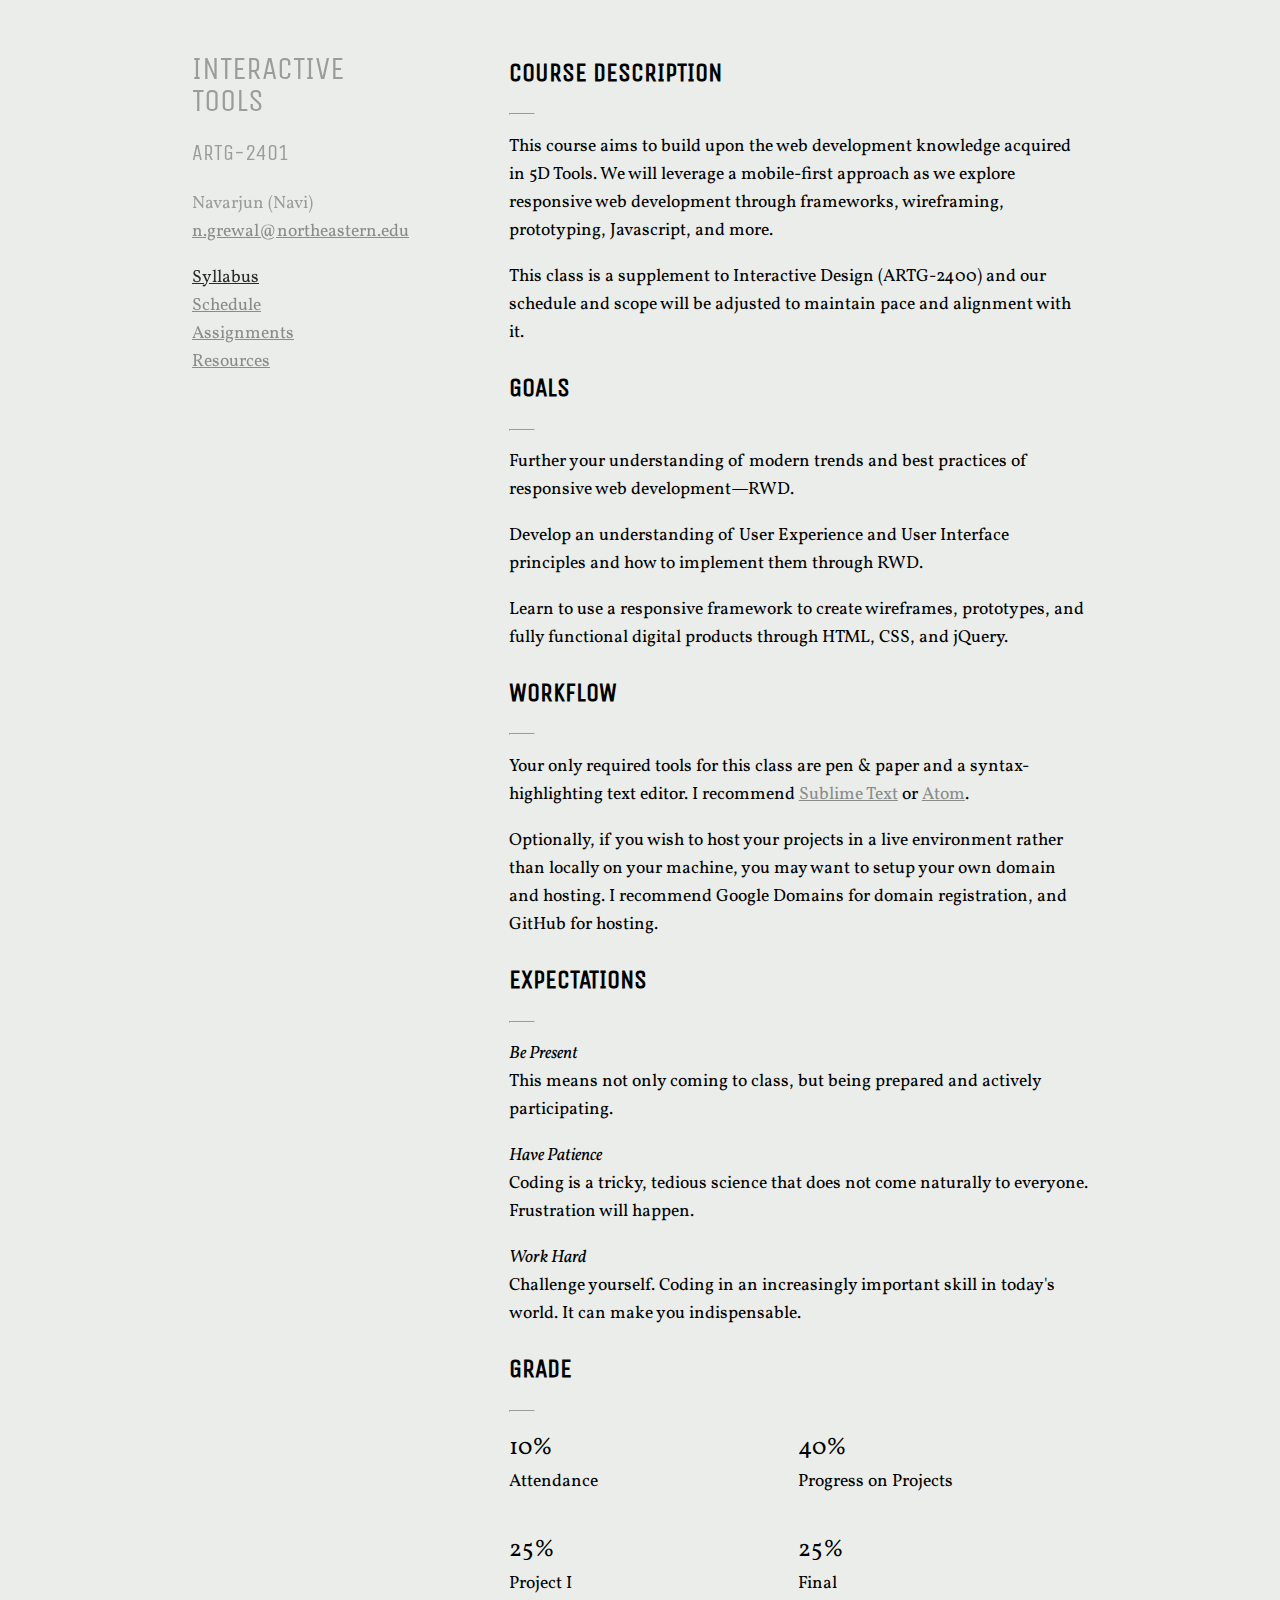
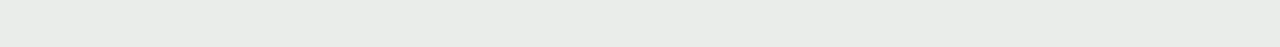
==== commit 987dfc7e: "updating email" ====
--- a/index.html
+++ b/index.html
@@ -6,8 +6,6 @@
     <meta name="viewport" content="width=device-width, initial-scale=1, shrink-to-fit=no">
     <meta http-equiv="x-ua-compatible" content="ie=edge">
     <title>Interactive Design Tools - ARTG-2401</title>
-    <meta name="description" content="Adam Pelloso is a multidisciplinary designer and self-taught front-end developer living in Boston, MA. He is a Co-Founder of independent brand and digital duo Hedera and teacher at Northeastern University.">
-    <meta name="author" content="Pellosophical">
     <link href="assets/base.css" rel="stylesheet">
     <link href="assets/style.css" rel="stylesheet">
     <link href="https://maxcdn.bootstrapcdn.com/font-awesome/4.6.3/css/font-awesome.min.css" rel="stylesheet">
@@ -21,9 +19,9 @@
             <header class="fixed-l">
                 <h1>Interactive<br>Tools</h1>
                 <h2>ARTG-2401</h2>
-                <p>Navarjun
+                <p>Navarjun (Navi)
                     <br>
-                    <a href="mailto:grewal.na@husky.neu.edu">grewal.na@husky.neu.edu</a></p>
+                    <a href="mailto:n.grewal@northeastern.edu">n.grewal@northeastern.edu</a></p>
                 <ul>
                     <li><a class="active" href="index.html">Syllabus</a></li>
                     <li><a href="schedule.html">Schedule</a></li>
@@ -64,7 +62,7 @@
             <p class="w-50 fl"><span class="f3">10%</span>
                 <br>Attendance</p>
             <p class="w-50 fl"><span class="f3">40%</span>
-                <br>Assignments</p>
+                <br>Progress on Projects</p>
             <p class="w-50 fl"><span class="f3">25%</span>
                 <br>Project I</p>
             <p class="w-50 fl"><span class="f3">25%</span>
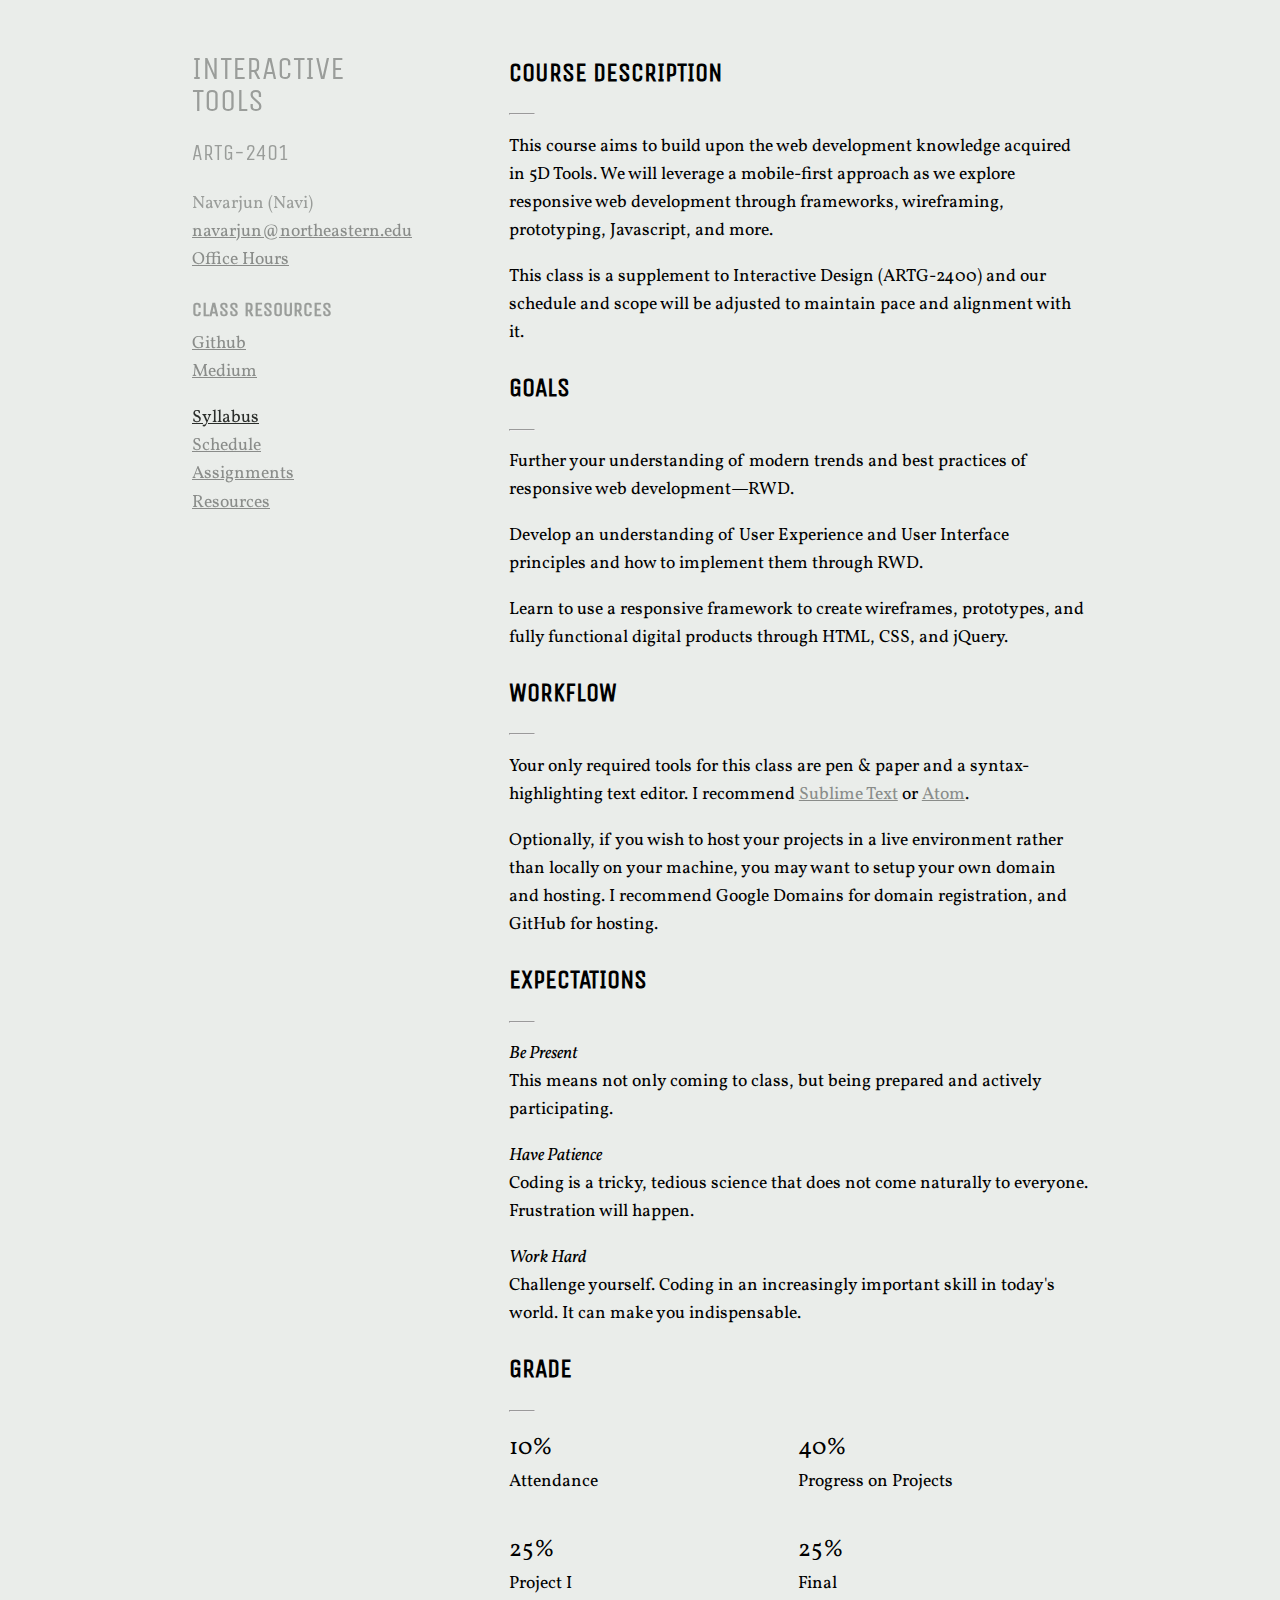
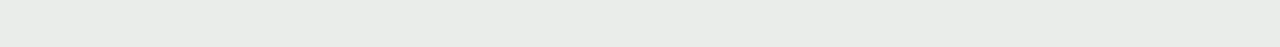
==== commit b7fc2204: "updating email address" ====
--- a/index.html
+++ b/index.html
@@ -21,12 +21,20 @@
                 <h2>ARTG-2401</h2>
                 <p>Navarjun (Navi)
                     <br>
-                    <a href="mailto:n.grewal@northeastern.edu">n.grewal@northeastern.edu</a></p>
+                    <a href="mailto:navarjun@northeastern.edu">navarjun@northeastern.edu</a>
+                    <br>
+                    <a href="http://navarjun.youcanbook.me">Office Hours</a>
                 <ul>
-                    <li><a class="active" href="index.html">Syllabus</a></li>
-                    <li><a href="schedule.html">Schedule</a></li>
-                    <li><a href="assignments.html">Assignments</a></li>
-                    <li><a href="resources.html">Resources</a></li>
+                  <p class="unica caps b f4">Class Resources</p>
+                  <li><a href="https://github.com/ARTG-2401">Github</a></li>
+                  <li><a href="https://medium.com/neu-interactive-tools-spring-2017">Medium</a></li>
+                </ul>
+                <ul>
+                  <li><a class="active" href="index.html">Syllabus</a></li>
+                  <li><a href="schedule.html">Schedule</a></li>
+                  <li><a href="assignments.html">Assignments</a></li>
+                  <li><a href="resources.html">Resources</a></li>
+                </ul>
             </header>
         </article>
 
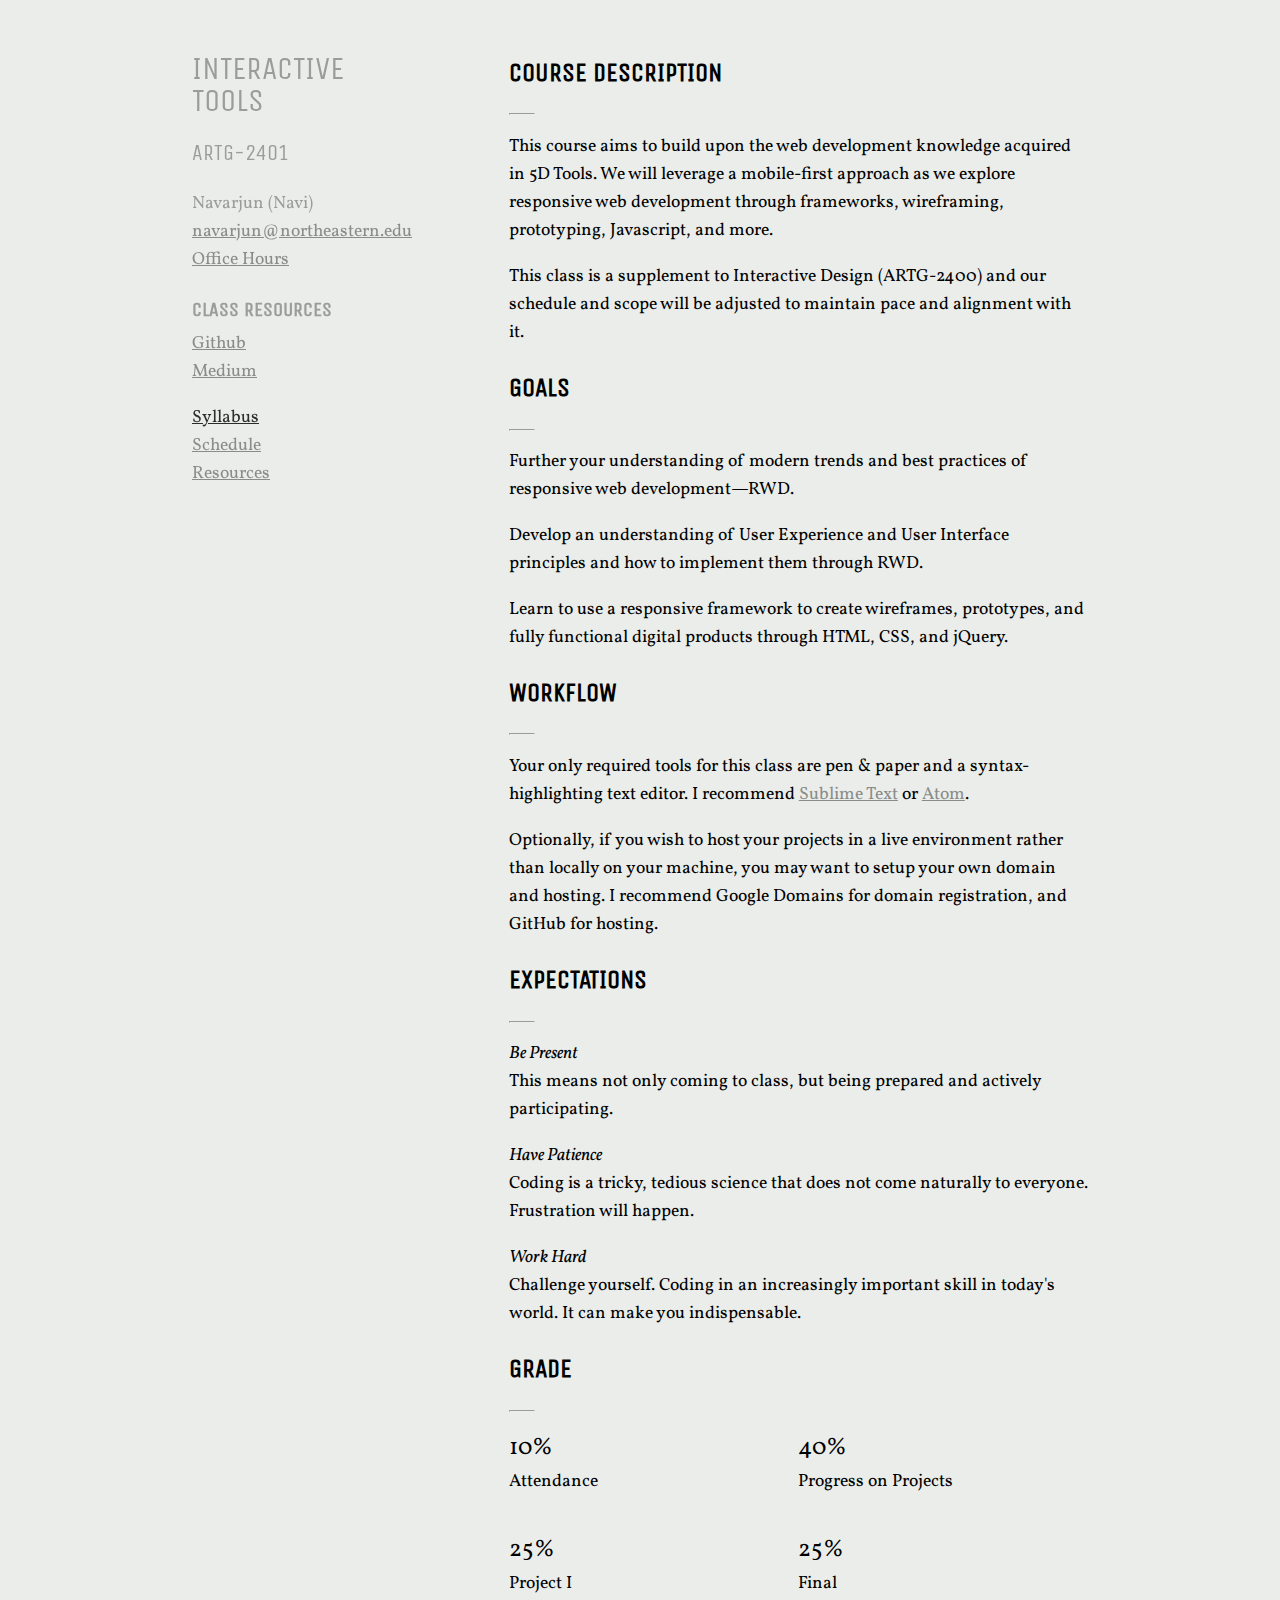
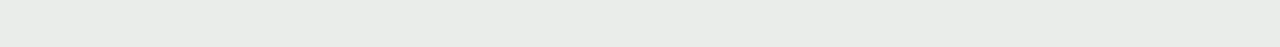
==== commit 82013ae6: "Adding week 11" ====
--- a/index.html
+++ b/index.html
@@ -32,7 +32,7 @@
                 <ul>
                   <li><a class="active" href="index.html">Syllabus</a></li>
                   <li><a href="schedule.html">Schedule</a></li>
-                  <li><a href="assignments.html">Assignments</a></li>
+                  <!-- <li><a href="assignments.html">Assignments</a></li> -->
                   <li><a href="resources.html">Resources</a></li>
                 </ul>
             </header>
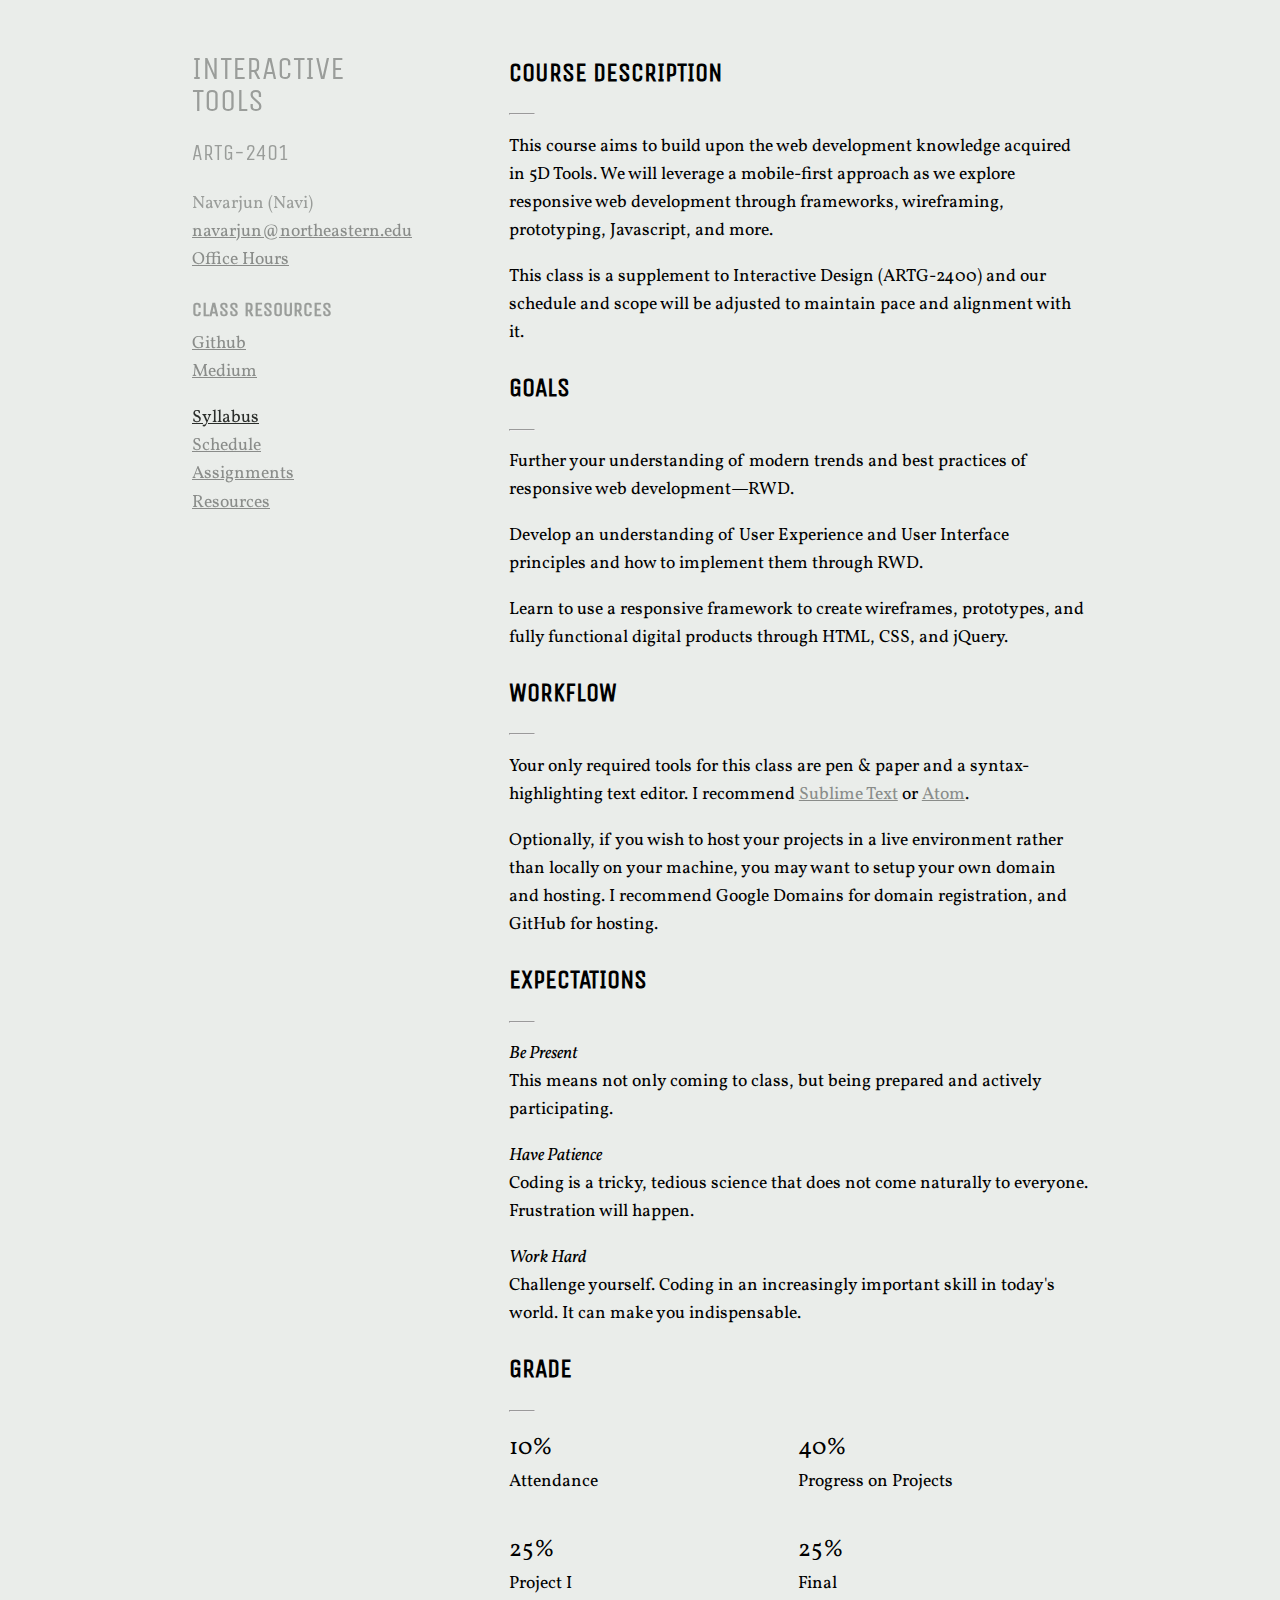
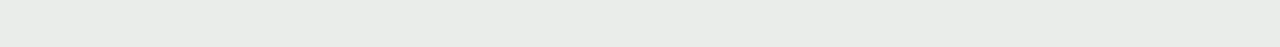
==== commit 3eae92da: "updating week 11" ====
--- a/index.html
+++ b/index.html
@@ -32,7 +32,7 @@
                 <ul>
                   <li><a class="active" href="index.html">Syllabus</a></li>
                   <li><a href="schedule.html">Schedule</a></li>
-                  <!-- <li><a href="assignments.html">Assignments</a></li> -->
+                  <li><a href="assignments.html">Assignments</a></li>
                   <li><a href="resources.html">Resources</a></li>
                 </ul>
             </header>
